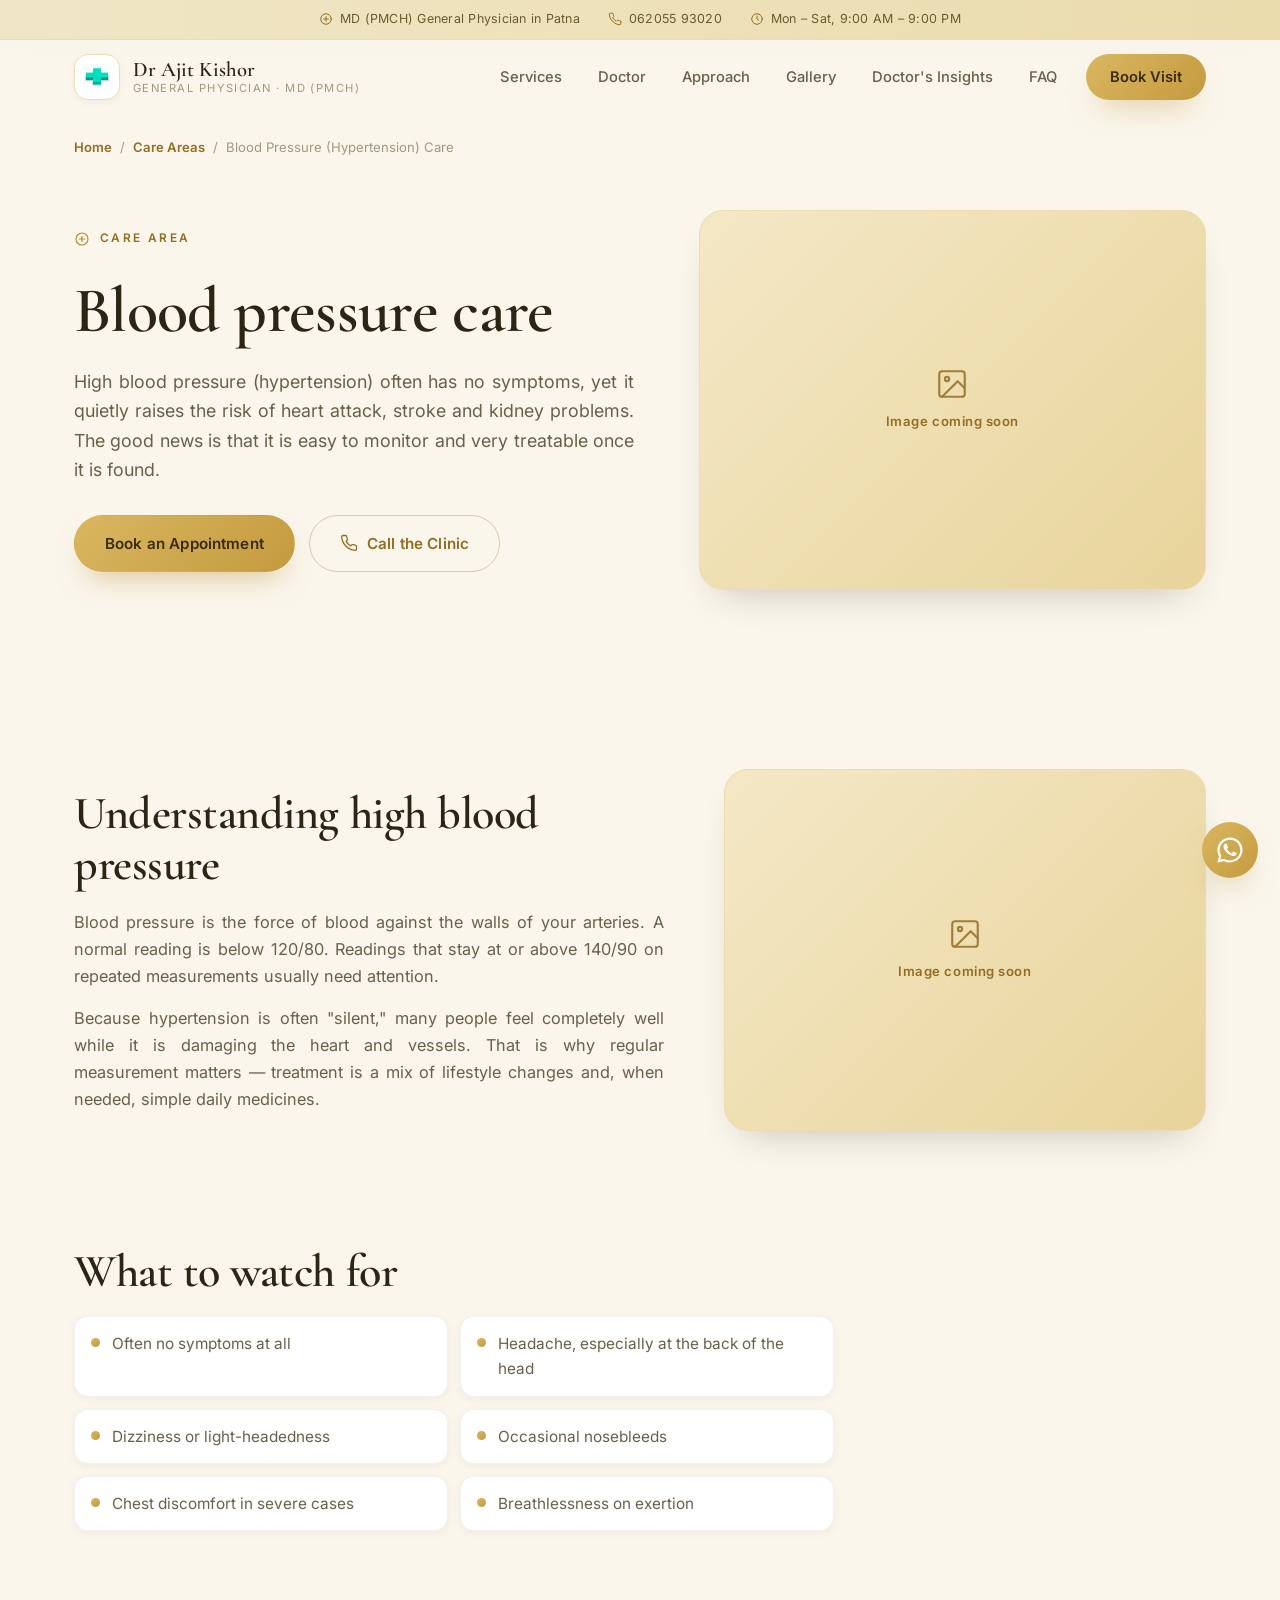
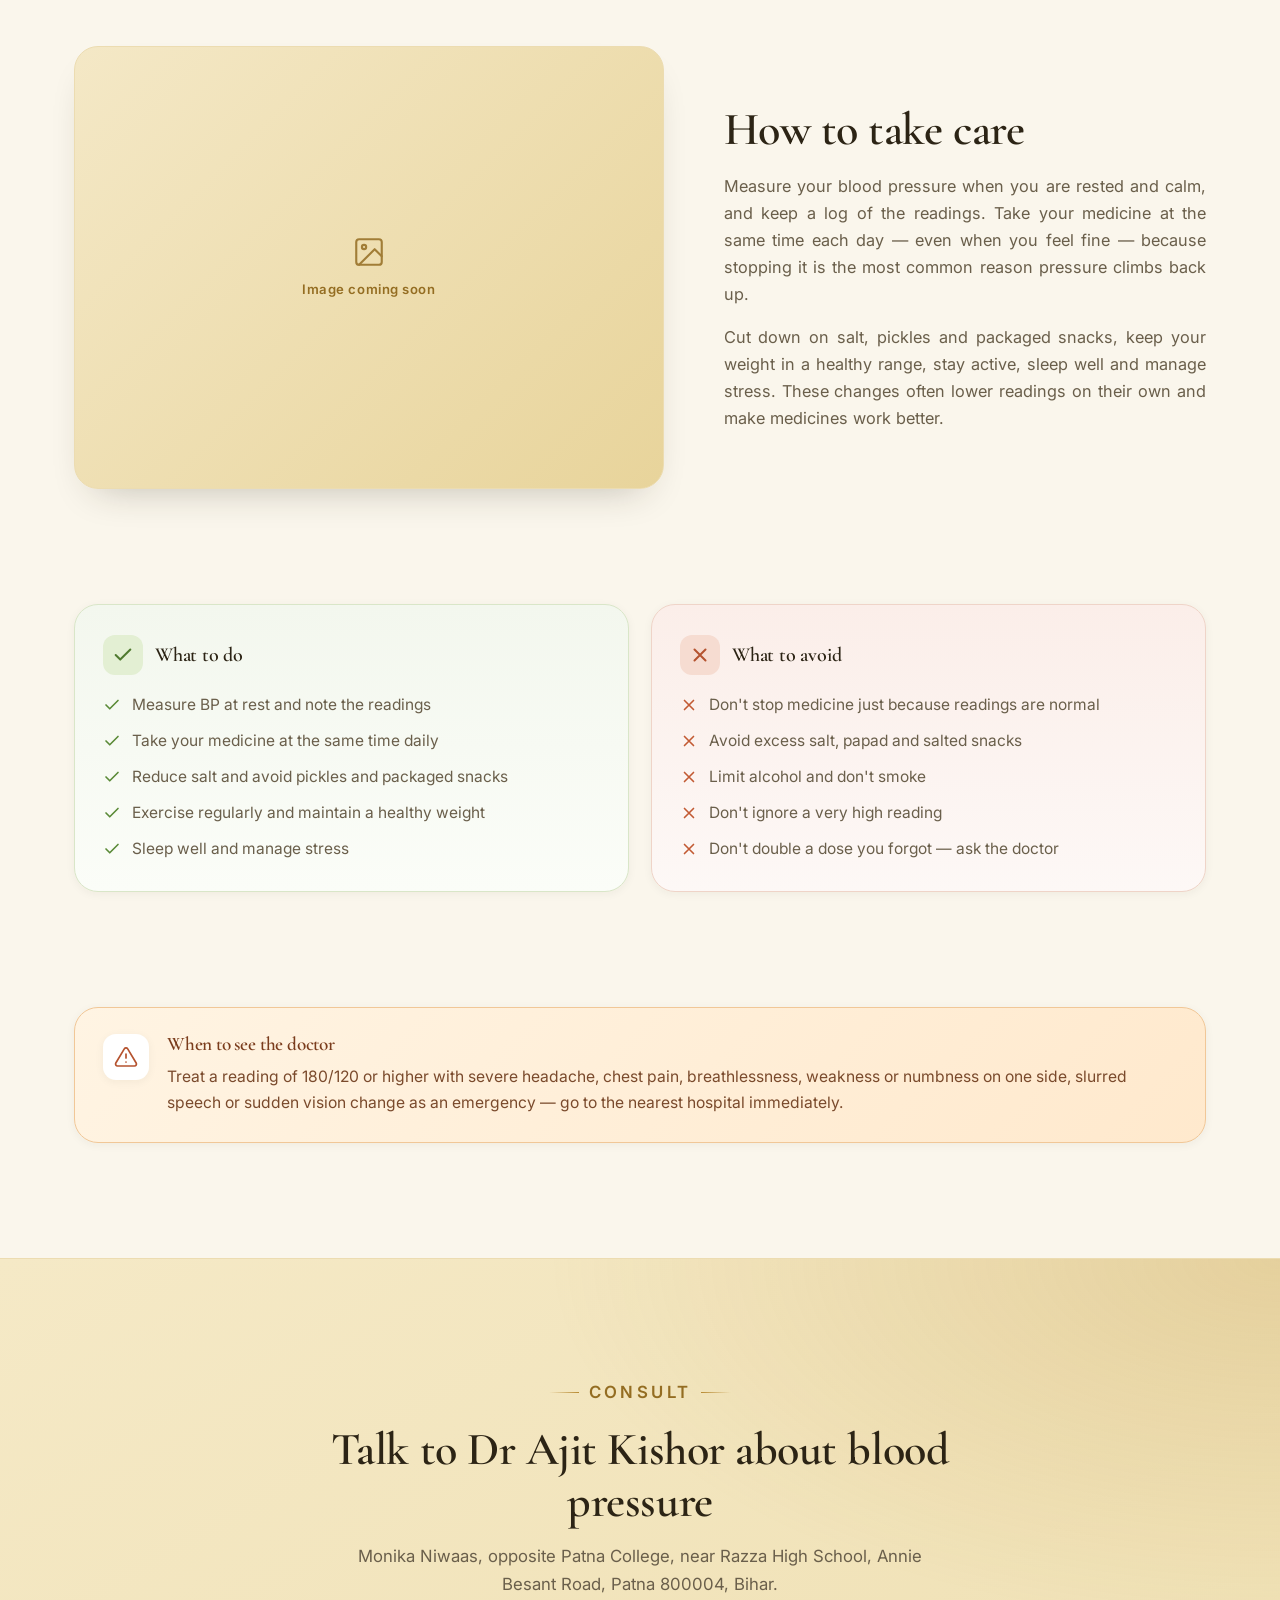
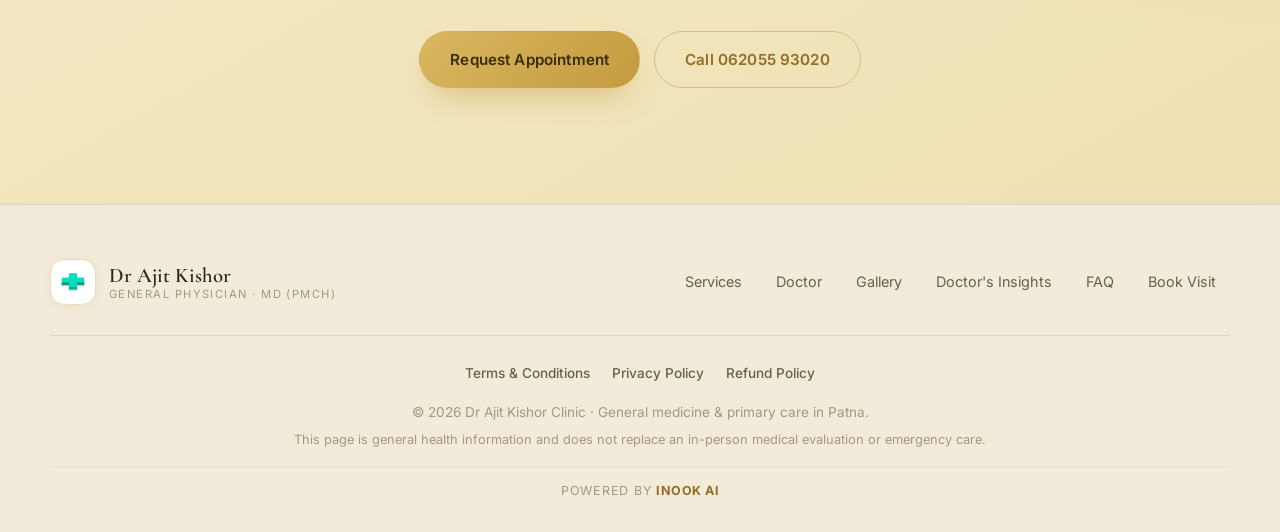
==== care-blood-pressure.html @ e90f2ee1 "Add condition & legal pages, insights page, branded PDF, UI polish - Redesign Services cards: left-a" ====
<!DOCTYPE html>
<html lang="en">
  <head>
    <meta charset="UTF-8" />
    <meta name="viewport" content="width=device-width, initial-scale=1.0" />
    <title>Blood Pressure (Hypertension) Care | Dr Ajit Kishor, General Physician in Patna</title>
    <meta name="description" content="High blood pressure care in Patna — what hypertension is, home monitoring, salt and lifestyle do's and don'ts, and emergency warning signs." />
    <meta name="robots" content="index, follow, max-image-preview:large" />
    <meta name="author" content="Dr Ajit Kishor" />
    <meta name="theme-color" content="#f6f4ef" />
    <link rel="canonical" href="https://ankitrajofficial.github.io/dr_ajit_kishore/care-blood-pressure.html" />
    <meta property="og:type" content="article" />
    <meta property="og:site_name" content="Dr Ajit Kishor Clinic" />
    <meta property="og:title" content="Blood Pressure (Hypertension) Care | Dr Ajit Kishor, Patna" />
    <meta property="og:description" content="High blood pressure care in Patna — what hypertension is, home monitoring, salt and lifestyle do's and don'ts, and emergency warning signs." />
    <meta property="og:url" content="https://ankitrajofficial.github.io/dr_ajit_kishore/care-blood-pressure.html" />
    <meta property="og:locale" content="en_IN" />
    <link rel="icon" type="image/png" href="assets/clinic-logo.png" />
    <link rel="preconnect" href="https://fonts.googleapis.com" />
    <link rel="preconnect" href="https://fonts.gstatic.com" crossorigin />
    <link href="https://fonts.googleapis.com/css2?family=Cormorant+Garamond:wght@500;600;700&family=Inter:wght@400;500;600;700&display=swap" rel="stylesheet" />
    <link rel="stylesheet" href="styles.css" />
    <script type="application/ld+json">
      {"@context":"https://schema.org","@type":"FAQPage","mainEntity":[{"@type":"Question","name":"What does Dr Ajit Kishor help with for blood pressure?","acceptedAnswer":{"@type":"Answer","text":"High blood pressure (hypertension) often has no symptoms, yet it quietly raises the risk of heart attack, stroke and kidney problems. The good news is that it is easy to monitor and very treatable once it is found."}},{"@type":"Question","name":"When should I see a doctor for blood pressure?","acceptedAnswer":{"@type":"Answer","text":"Treat a reading of 180/120 or higher with severe headache, chest pain, breathlessness, weakness or numbness on one side, slurred speech or sudden vision change as an emergency — go to the nearest hospital immediately."}}]}
    </script>
  </head>
  <body>
    <a class="skip-link" href="#main">Skip to content</a>
    <div class="top-strip" aria-label="Clinic quick information">
      <span class="strip-item"><svg class="ico" viewBox="0 0 24 24" aria-hidden="true"><circle cx="12" cy="12" r="9"/><path d="M12 8v8M8 12h8"/></svg> MD (PMCH) General Physician in Patna</span>
      <a class="strip-item" href="tel:+916205593020"><svg class="ico" viewBox="0 0 24 24" aria-hidden="true"><path d="M22 16.92v3a2 2 0 0 1-2.18 2 19.8 19.8 0 0 1-8.63-3.07 19.5 19.5 0 0 1-6-6A19.8 19.8 0 0 1 2.09 4.18 2 2 0 0 1 4.11 2h3a2 2 0 0 1 2 1.72c.13.96.36 1.9.7 2.81a2 2 0 0 1-.45 2.11L8.09 9.91a16 16 0 0 0 6 6l1.27-1.27a2 2 0 0 1 2.11-.45c.91.34 1.85.57 2.81.7A2 2 0 0 1 22 16.92z"/></svg> 062055 93020</a>
      <span class="strip-item"><svg class="ico" viewBox="0 0 24 24" aria-hidden="true"><circle cx="12" cy="12" r="9"/><path d="M12 7v5l3 2"/></svg> Mon – Sat, 9:00 AM – 9:00 PM</span>
    </div>
    <header class="site-header">
      <div class="header-inner">
        <a class="brand" href="index.html" aria-label="Dr Ajit Kishor Clinic home">
          <span class="brand-mark" aria-hidden="true"><img src="assets/clinic-logo.png" alt="" /></span>
          <span class="brand-copy"><strong>Dr Ajit Kishor</strong><small>General Physician · MD (PMCH)</small></span>
        </a>
        <button class="nav-toggle" type="button" aria-label="Open navigation" aria-expanded="false" aria-controls="primaryNavigation">
          <span></span><span></span><span></span>
        </button>
        <nav class="main-nav" id="primaryNavigation" aria-label="Primary navigation">
          <a href="index.html#services">Services</a>
          <a href="index.html#doctor">Doctor</a>
          <a href="index.html#approach">Approach</a>
          <a href="index.html#gallery">Gallery</a>
          <a href="insights.html">Doctor's Insights</a>
          <a href="index.html#faq">FAQ</a>
          <a class="header-cta" href="index.html#appointment">Book Visit</a>
        </nav>
      </div>
    </header>

    <nav class="breadcrumb" aria-label="Breadcrumb">
      <a href="index.html">Home</a> <span>/</span>
      <a href="index.html#services">Care Areas</a> <span>/</span>
      <span>Blood Pressure (Hypertension) Care</span>
    </nav>

    <main id="main">
      <section class="condition-hero">
        <div class="condition-hero-grid">
          <div class="reveal">
            <p class="eyebrow"><svg class="ico" viewBox="0 0 24 24" aria-hidden="true"><circle cx="12" cy="12" r="9"/><path d="M12 8v8M8 12h8"/></svg> Care Area</p>
            <h1>Blood pressure care</h1>
            <p class="condition-lead">High blood pressure (hypertension) often has no symptoms, yet it quietly raises the risk of heart attack, stroke and kidney problems. The good news is that it is easy to monitor and very treatable once it is found.</p>
            <div class="condition-hero-actions">
              <a class="btn primary" href="index.html#appointment">Book an Appointment</a>
              <a class="btn ghost" href="tel:+916205593020"><svg class="ico" viewBox="0 0 24 24" aria-hidden="true"><path d="M22 16.92v3a2 2 0 0 1-2.18 2 19.8 19.8 0 0 1-8.63-3.07 19.5 19.5 0 0 1-6-6A19.8 19.8 0 0 1 2.09 4.18 2 2 0 0 1 4.11 2h3a2 2 0 0 1 2 1.72c.13.96.36 1.9.7 2.81a2 2 0 0 1-.45 2.11L8.09 9.91a16 16 0 0 0 6 6l1.27-1.27a2 2 0 0 1 2.11-.45c.91.34 1.85.57 2.81.7A2 2 0 0 1 22 16.92z"/></svg> Call the Clinic</a>
            </div>
          </div>
          <div class="reveal">
            <figure class="ph-figure ">
            <img src="assets/care-blood-pressure-hero.jpg" alt="Blood Pressure (Hypertension) Care — Dr Ajit Kishor Clinic, Patna" loading="lazy" onerror="this.closest('.ph-figure').classList.add('is-empty')" />
            <span class="ph-icon"><svg class="ico" viewBox="0 0 24 24" aria-hidden="true"><rect x="3" y="3" width="18" height="18" rx="2"/><circle cx="8.5" cy="8.5" r="1.5"/><path d="m21 15-5-5L5 21"/></svg><span>Image coming soon</span></span>
          </figure>
          </div>
        </div>
      </section>

      <section class="section care-section">
        <div class="care-split reveal">
          <div class="care-prose">
            <h2>Understanding high blood pressure</h2>
            <p>Blood pressure is the force of blood against the walls of your arteries. A normal reading is below 120/80. Readings that stay at or above 140/90 on repeated measurements usually need attention.</p>
            <p>Because hypertension is often "silent," many people feel completely well while it is damaging the heart and vessels. That is why regular measurement matters — treatment is a mix of lifestyle changes and, when needed, simple daily medicines.</p>
          </div>
          <div><figure class="ph-figure ">
            <img src="assets/care-blood-pressure-1.jpg" alt="Blood Pressure (Hypertension) Care information illustration" loading="lazy" onerror="this.closest('.ph-figure').classList.add('is-empty')" />
            <span class="ph-icon"><svg class="ico" viewBox="0 0 24 24" aria-hidden="true"><rect x="3" y="3" width="18" height="18" rx="2"/><circle cx="8.5" cy="8.5" r="1.5"/><path d="m21 15-5-5L5 21"/></svg><span>Image coming soon</span></span>
          </figure></div>
        </div>
      </section>

      <section class="section care-section" style="padding-top:0;">
        <div class="reveal">
          <h2>What to watch for</h2>
          <ul class="symptom-list">
          <li><span class="dot" aria-hidden="true"></span>Often no symptoms at all</li>
          <li><span class="dot" aria-hidden="true"></span>Headache, especially at the back of the head</li>
          <li><span class="dot" aria-hidden="true"></span>Dizziness or light-headedness</li>
          <li><span class="dot" aria-hidden="true"></span>Occasional nosebleeds</li>
          <li><span class="dot" aria-hidden="true"></span>Chest discomfort in severe cases</li>
          <li><span class="dot" aria-hidden="true"></span>Breathlessness on exertion</li>
          </ul>
        </div>
      </section>

      <section class="section care-section" style="padding-top:0;">
        <div class="care-split reverse reveal">
          <div class="care-prose">
            <h2>How to take care</h2>
            <p>Measure your blood pressure when you are rested and calm, and keep a log of the readings. Take your medicine at the same time each day — even when you feel fine — because stopping it is the most common reason pressure climbs back up.</p>
            <p>Cut down on salt, pickles and packaged snacks, keep your weight in a healthy range, stay active, sleep well and manage stress. These changes often lower readings on their own and make medicines work better.</p>
          </div>
          <div><figure class="ph-figure ">
            <img src="assets/care-blood-pressure-2.jpg" alt="Blood Pressure (Hypertension) Care care illustration" loading="lazy" onerror="this.closest('.ph-figure').classList.add('is-empty')" />
            <span class="ph-icon"><svg class="ico" viewBox="0 0 24 24" aria-hidden="true"><rect x="3" y="3" width="18" height="18" rx="2"/><circle cx="8.5" cy="8.5" r="1.5"/><path d="m21 15-5-5L5 21"/></svg><span>Image coming soon</span></span>
          </figure></div>
        </div>
      </section>

      <section class="section care-section" style="padding-top:0;">
        <div class="dos-donts reveal">
          <div class="dd-card do">
            <div class="dd-head"><span class="dd-badge"><svg class="ico" viewBox="0 0 24 24" aria-hidden="true"><path d="M20 6 9 17l-5-5"/></svg></span><h3>What to do</h3></div>
            <ul class="dd-list">
            <li><svg class="ico" viewBox="0 0 24 24" aria-hidden="true"><path d="M20 6 9 17l-5-5"/></svg><span>Measure BP at rest and note the readings</span></li>
            <li><svg class="ico" viewBox="0 0 24 24" aria-hidden="true"><path d="M20 6 9 17l-5-5"/></svg><span>Take your medicine at the same time daily</span></li>
            <li><svg class="ico" viewBox="0 0 24 24" aria-hidden="true"><path d="M20 6 9 17l-5-5"/></svg><span>Reduce salt and avoid pickles and packaged snacks</span></li>
            <li><svg class="ico" viewBox="0 0 24 24" aria-hidden="true"><path d="M20 6 9 17l-5-5"/></svg><span>Exercise regularly and maintain a healthy weight</span></li>
            <li><svg class="ico" viewBox="0 0 24 24" aria-hidden="true"><path d="M20 6 9 17l-5-5"/></svg><span>Sleep well and manage stress</span></li>
            </ul>
          </div>
          <div class="dd-card dont">
            <div class="dd-head"><span class="dd-badge"><svg class="ico" viewBox="0 0 24 24" aria-hidden="true"><path d="M18 6 6 18M6 6l12 12"/></svg></span><h3>What to avoid</h3></div>
            <ul class="dd-list">
            <li><svg class="ico" viewBox="0 0 24 24" aria-hidden="true"><path d="M18 6 6 18M6 6l12 12"/></svg><span>Don't stop medicine just because readings are normal</span></li>
            <li><svg class="ico" viewBox="0 0 24 24" aria-hidden="true"><path d="M18 6 6 18M6 6l12 12"/></svg><span>Avoid excess salt, papad and salted snacks</span></li>
            <li><svg class="ico" viewBox="0 0 24 24" aria-hidden="true"><path d="M18 6 6 18M6 6l12 12"/></svg><span>Limit alcohol and don't smoke</span></li>
            <li><svg class="ico" viewBox="0 0 24 24" aria-hidden="true"><path d="M18 6 6 18M6 6l12 12"/></svg><span>Don't ignore a very high reading</span></li>
            <li><svg class="ico" viewBox="0 0 24 24" aria-hidden="true"><path d="M18 6 6 18M6 6l12 12"/></svg><span>Don't double a dose you forgot — ask the doctor</span></li>
            </ul>
          </div>
        </div>
      </section>

      <section class="section care-section" style="padding-top:0;">
        <div class="care-callout reveal">
          <span class="callout-icon"><svg class="ico" viewBox="0 0 24 24" aria-hidden="true"><path d="M10.29 3.86 1.82 18a2 2 0 0 0 1.71 3h16.94a2 2 0 0 0 1.71-3L13.71 3.86a2 2 0 0 0-3.42 0z"/><path d="M12 9v4M12 17h.01"/></svg></span>
          <div>
            <h3>When to see the doctor</h3>
            <p>Treat a reading of 180/120 or higher with severe headache, chest pain, breathlessness, weakness or numbness on one side, slurred speech or sudden vision change as an emergency — go to the nearest hospital immediately.</p>
          </div>
        </div>
      </section>

      <section class="contact-section">
        <div class="contact-inner reveal">
          <p class="eyebrow center light"><span class="eyebrow-line"></span> Consult <span class="eyebrow-line"></span></p>
          <h2>Talk to Dr Ajit Kishor about blood pressure</h2>
          <p>Monika Niwaas, opposite Patna College, near Razza High School, Annie Besant Road, Patna 800004, Bihar.</p>
          <div class="contact-actions">
            <a class="btn primary" href="index.html#appointment">Request Appointment</a>
            <a class="btn ghost" href="tel:+916205593020">Call 062055 93020</a>
          </div>
        </div>
      </section>
    </main>

    <footer class="site-footer">
      <div class="footer-inner">
        <a class="brand footer-brand" href="index.html" aria-label="Dr Ajit Kishor Clinic home">
          <span class="brand-mark" aria-hidden="true"><img src="assets/clinic-logo.png" alt="" /></span>
          <span class="brand-copy"><strong>Dr Ajit Kishor</strong><small>General Physician · MD (PMCH)</small></span>
        </a>
        <nav class="footer-nav" aria-label="Footer navigation">
          <a href="index.html#services">Services</a>
          <a href="index.html#doctor">Doctor</a>
          <a href="index.html#gallery">Gallery</a>
          <a href="insights.html">Doctor's Insights</a>
          <a href="index.html#faq">FAQ</a>
          <a href="index.html#appointment">Book Visit</a>
        </nav>
      </div>
      <div class="footer-base">
        <nav class="footer-legal" aria-label="Legal">
          <a href="terms.html">Terms &amp; Conditions</a>
          <a href="privacy.html">Privacy Policy</a>
          <a href="refund.html">Refund Policy</a>
        </nav>
        <p>&copy; 2026 Dr Ajit Kishor Clinic · General medicine &amp; primary care in Patna.</p>
        <p class="disclaimer">This page is general health information and does not replace an in-person medical evaluation or emergency care.</p>
        <p class="footer-wordmark">Powered by <a href="https://www.inook.in/#home" target="_blank" rel="noopener"><strong>Inook AI</strong></a></p>
      </div>
    </footer>
    <a class="whatsapp-fab" href="https://wa.me/916205593020?text=Hello%20Dr%20Ajit%20Kishor%20Clinic%2C%20I%20want%20to%20book%20a%20consultation." aria-label="Chat on WhatsApp">
      <svg viewBox="0 0 32 32" width="26" height="26" aria-hidden="true" fill="currentColor"><path d="M16 .5C7.4.5.5 7.4.5 16c0 2.8.7 5.4 2 7.7L.5 31.5l8-2.1c2.2 1.2 4.8 1.9 7.5 1.9 8.6 0 15.5-6.9 15.5-15.5S24.6.5 16 .5zm0 28.3c-2.4 0-4.7-.6-6.7-1.8l-.5-.3-4.8 1.3 1.3-4.6-.3-.5C3.9 20.8 3.3 18.4 3.3 16 3.3 9 9 3.3 16 3.3S28.7 9 28.7 16 23 28.8 16 28.8zm7.4-9.5c-.4-.2-2.4-1.2-2.7-1.3-.4-.1-.6-.2-.9.2-.3.4-1 1.3-1.2 1.5-.2.2-.4.3-.8.1-.4-.2-1.7-.6-3.2-2-1.2-1-2-2.4-2.2-2.8-.2-.4 0-.6.2-.8.2-.2.4-.4.5-.7.2-.2.2-.4.4-.7.1-.3.1-.5 0-.7-.1-.2-.9-2.2-1.3-3-.3-.8-.7-.7-.9-.7h-.8c-.3 0-.7.1-1 .5-.4.4-1.4 1.3-1.4 3.3s1.4 3.8 1.6 4.1c.2.3 2.8 4.3 6.8 6 .9.4 1.7.6 2.2.8.9.3 1.8.2 2.4.2.7-.1 2.4-1 2.7-1.9.3-.9.3-1.7.2-1.9-.1-.2-.3-.3-.7-.5z"/></svg>
    </a>
    <script src="script.js"></script>
  </body>
</html>
---- styles.css ----
/* =========================================================
   Dr Ajit Kishor — General Physician, Patna
   Premium light & luxurious theme — cream + gold
   ========================================================= */

:root {
  /* Palette — ivory cream + warm gold, fully light */
  --cream: #faf6ec;
  --cream-2: #f3ebd9;
  --surface: #ffffff;

  --ink: #2c2415;        /* warm brown — text */
  --ink-soft: #6a5f4b;
  --ink-faint: #a3987f;

  --gold: #b88a32;       /* primary gold accent */
  --gold-deep: #946d22;  /* hover / strong accent */
  --gold-2: #cda85f;
  --gold-soft: #ecdcb1;
  --gold-tint: #f5edd8;  /* light gold tint backgrounds */

  --grad-gold: linear-gradient(135deg, #d9b760, #c49a3f);
  --grad-gold-deep: linear-gradient(135deg, #cda74e, #b1872f);

  --line: rgba(44, 36, 21, 0.1);
  --line-soft: rgba(44, 36, 21, 0.06);

  --shadow-sm: 0 2px 10px rgba(44, 36, 21, 0.05);
  --shadow-md: 0 18px 40px -22px rgba(44, 36, 21, 0.32);
  --shadow-lg: 0 40px 80px -40px rgba(120, 90, 30, 0.4);
  --shadow-gold: 0 16px 30px -14px rgba(184, 138, 50, 0.55);

  --radius: 18px;
  --radius-lg: 24px;
  --radius-pill: 100px;

  --container: 1180px;
  --serif: "Cormorant Garamond", Georgia, "Times New Roman", serif;
  --sans: "Inter", -apple-system, BlinkMacSystemFont, "Segoe UI", sans-serif;

  --ease: cubic-bezier(0.22, 1, 0.36, 1);
}

* {
  margin: 0;
  padding: 0;
  box-sizing: border-box;
}

html {
  scroll-behavior: smooth;
  scroll-padding-top: 110px;
  -webkit-text-size-adjust: 100%;
}

body {
  font-family: var(--sans);
  color: var(--ink);
  background: var(--cream);
  line-height: 1.65;
  font-size: 16px;
  overflow-x: hidden;
  -webkit-font-smoothing: antialiased;
  text-rendering: optimizeLegibility;
}

img { max-width: 100%; display: block; }
a { color: inherit; text-decoration: none; }

/* ---------- Icons ---------- */
.ico {
  width: 1.2em;
  height: 1.2em;
  flex-shrink: 0;
  fill: none;
  stroke: currentColor;
  stroke-width: 1.7;
  stroke-linecap: round;
  stroke-linejoin: round;
}

/* ---------- Typography ---------- */
h1, h2, h3 {
  font-family: var(--serif);
  font-weight: 600;
  line-height: 1.12;
  letter-spacing: -0.01em;
  color: var(--ink);
  font-style: normal;
}

h1 { font-size: clamp(2.5rem, 5.2vw, 4rem); }
h1 .hl { color: var(--gold-deep); font-style: normal; }
h2 { font-size: clamp(2rem, 3.6vw, 3rem); }
h3 { font-size: 1.3rem; }

p { color: var(--ink-soft); }

.eyebrow {
  display: inline-flex;
  align-items: center;
  gap: 10px;
  font-family: var(--sans);
  font-size: 0.74rem;
  font-weight: 600;
  letter-spacing: 0.2em;
  text-transform: uppercase;
  color: var(--gold-deep);
  margin-bottom: 18px;
}
.eyebrow .ico { width: 16px; height: 16px; stroke: var(--gold); }
.eyebrow.center { justify-content: center; }
.eyebrow.light { color: var(--gold-deep); }
.eyebrow-line {
  width: 30px;
  height: 1px;
  background: linear-gradient(90deg, transparent, var(--gold));
}
.eyebrow.center .eyebrow-line:last-child {
  background: linear-gradient(90deg, var(--gold), transparent);
}

/* ---------- Layout ---------- */
.section {
  max-width: var(--container);
  margin: 0 auto;
  padding: clamp(70px, 9vw, 118px) 24px;
}
.section-heading {
  max-width: 640px;
  margin: 0 auto clamp(44px, 5vw, 60px);
  text-align: center;
}
.section-heading p { margin-top: 16px; font-size: 1.05rem; }

.skip-link {
  position: absolute;
  left: -999px;
  top: 0;
  background: var(--gold-deep);
  color: #fff;
  padding: 12px 18px;
  border-radius: 0 0 12px 0;
  z-index: 1200;
}
.skip-link:focus { left: 0; }

/* ---------- Buttons ---------- */
.btn {
  display: inline-flex;
  align-items: center;
  justify-content: center;
  gap: 9px;
  font-family: var(--sans);
  font-weight: 600;
  font-size: 0.95rem;
  letter-spacing: 0.01em;
  padding: 15px 30px;
  border-radius: var(--radius-pill);
  border: 1px solid transparent;
  cursor: pointer;
  transition: transform 0.35s var(--ease), box-shadow 0.35s var(--ease),
    background 0.3s var(--ease), color 0.3s var(--ease);
  white-space: nowrap;
}
.btn .ico { width: 18px; height: 18px; }
.btn.full { width: 100%; }

.btn.primary {
  background: var(--grad-gold);
  color: #3a2c0e;
  box-shadow: var(--shadow-gold);
}
.btn.primary:hover {
  background: var(--grad-gold-deep);
  transform: translateY(-3px);
  box-shadow: 0 24px 40px -16px rgba(184, 138, 50, 0.6);
}

.btn.ghost {
  background: transparent;
  color: var(--gold-deep);
  border-color: rgba(148, 109, 34, 0.32);
}
.btn.ghost:hover {
  background: var(--gold-tint);
  border-color: var(--gold);
  transform: translateY(-3px);
}

.btn.light { background: #fff; color: var(--gold-deep); box-shadow: var(--shadow-sm); }
.btn.light:hover { transform: translateY(-3px); box-shadow: var(--shadow-md); }

/* ---------- Top strip ---------- */
.top-strip {
  background: linear-gradient(90deg, #f0e6c6, #ebdcae);
  color: #6a5b2f;
  font-size: 0.78rem;
  letter-spacing: 0.02em;
  display: flex;
  justify-content: center;
  gap: 28px;
  padding: 9px 24px;
  flex-wrap: wrap;
  border-bottom: 1px solid var(--gold-soft);
}
.strip-item { display: inline-flex; align-items: center; gap: 7px; }
.strip-item .ico { width: 14px; height: 14px; stroke: var(--gold-deep); }
.top-strip a:hover { color: var(--ink); }

/* ---------- Header ---------- */
.site-header {
  position: sticky;
  top: 0;
  z-index: 1100;
  background: rgba(250, 246, 236, 0.82);
  backdrop-filter: blur(14px);
  -webkit-backdrop-filter: blur(14px);
  border-bottom: 1px solid transparent;
  transition: box-shadow 0.4s var(--ease), border-color 0.4s var(--ease),
    background 0.4s var(--ease);
}
.site-header.is-scrolled {
  box-shadow: var(--shadow-sm);
  border-color: var(--line-soft);
  background: rgba(250, 246, 236, 0.94);
}
.header-inner {
  max-width: var(--container);
  margin: 0 auto;
  padding: 14px 24px;
  display: flex;
  align-items: center;
  justify-content: space-between;
  gap: 20px;
}

.brand { display: inline-flex; align-items: center; gap: 13px; }
.brand-mark {
  width: 46px;
  height: 46px;
  border-radius: 14px;
  background: #fff;
  display: grid;
  place-items: center;
  box-shadow: var(--shadow-sm);
  border: 1px solid var(--gold-soft);
  overflow: hidden;
}
.brand-mark img { width: 34px; height: 34px; object-fit: contain; }
.brand-copy { display: flex; flex-direction: column; line-height: 1.15; }
.brand-copy strong {
  font-family: var(--serif);
  font-size: 1.3rem;
  font-weight: 600;
  color: var(--ink);
}
.brand-copy small {
  font-size: 0.7rem;
  letter-spacing: 0.13em;
  text-transform: uppercase;
  color: var(--ink-faint);
}

.main-nav { display: flex; align-items: center; gap: 6px; }
.main-nav a {
  padding: 9px 15px;
  font-size: 0.92rem;
  font-weight: 500;
  color: var(--ink-soft);
  border-radius: var(--radius-pill);
  transition: color 0.25s, background 0.25s;
}
.main-nav a:hover { color: var(--gold-deep); background: var(--gold-tint); }
.main-nav .header-cta {
  margin-left: 8px;
  background: var(--grad-gold);
  color: #3a2c0e;
  padding: 11px 24px;
  font-weight: 600;
  box-shadow: var(--shadow-gold);
}
.main-nav .header-cta:hover { background: var(--grad-gold-deep); color: #3a2c0e; }

.nav-toggle {
  display: none;
  flex-direction: column;
  gap: 5px;
  width: 44px;
  height: 44px;
  border: 1px solid var(--line);
  border-radius: 12px;
  background: #fff;
  cursor: pointer;
  align-items: center;
  justify-content: center;
  position: relative;
  z-index: 1120; /* stay above the open drawer so it can close the menu */
}
.nav-toggle span {
  width: 20px;
  height: 2px;
  background: var(--ink);
  border-radius: 2px;
  transition: transform 0.3s var(--ease), opacity 0.3s;
}

/* ---------- Hero ---------- */
.hero {
  max-width: var(--container);
  margin: 0 auto;
  padding: clamp(48px, 6vw, 88px) 24px clamp(40px, 5vw, 68px);
}
.hero-grid {
  display: grid;
  grid-template-columns: 1.05fr 0.95fr;
  gap: clamp(36px, 5vw, 72px);
  align-items: center;
}
.hero-content { max-width: 560px; }
.hero h1 { margin-bottom: 22px; }
.hero-text { font-size: 1.13rem; max-width: 500px; }

.hero-actions {
  display: flex;
  flex-wrap: wrap;
  gap: 14px;
  margin: 32px 0 38px;
}

.hero-trust {
  display: flex;
  align-items: center;
  gap: 22px;
  padding-top: 30px;
  border-top: 1px solid var(--line);
  flex-wrap: wrap;
}
.hero-trust div:not(.trust-divider) { display: flex; flex-direction: column; }
.hero-trust strong {
  font-family: var(--serif);
  font-size: 1.55rem;
  font-weight: 600;
  color: var(--gold-deep);
}
.hero-trust span { font-size: 0.82rem; color: var(--ink-faint); }
.trust-divider { width: 1px; height: 38px; background: var(--line); }

/* ---------- Framed portrait (hero + doctor) ---------- */
.hero-visual, .doctor-visual { position: relative; }
.portrait-frame {
  position: relative;
  margin: 0;
  padding: 12px;
  background: var(--surface);
  border-radius: var(--radius-lg);
  box-shadow: var(--shadow-lg);
  border: 1px solid var(--gold-soft);
}
.portrait-frame::after {
  content: "";
  position: absolute;
  inset: 18px;
  border: 1px solid var(--gold-soft);
  border-radius: 12px;
  pointer-events: none;
  z-index: 2;
}
.portrait-frame img {
  width: 100%;
  border-radius: 13px;
  aspect-ratio: 4 / 4.3;
  object-fit: cover;
  object-position: top center;
}

/* ---------- Quick actions ---------- */
.quick-actions {
  max-width: var(--container);
  margin: 0 auto;
  padding: 0 24px;
  display: grid;
  grid-template-columns: repeat(4, 1fr);
  gap: 16px;
}
.quick-card {
  background: var(--surface);
  border: 1px solid var(--line-soft);
  border-radius: var(--radius);
  padding: 20px 22px;
  display: flex;
  align-items: center;
  gap: 15px;
  box-shadow: var(--shadow-sm);
  transition: transform 0.35s var(--ease), box-shadow 0.35s var(--ease),
    border-color 0.35s;
}
.quick-card:hover {
  transform: translateY(-4px);
  box-shadow: var(--shadow-md);
  border-color: var(--gold-soft);
}
.quick-icon {
  width: 46px;
  height: 46px;
  border-radius: 13px;
  background: var(--gold-tint);
  color: var(--gold-deep);
  display: grid;
  place-items: center;
  flex-shrink: 0;
}
.quick-icon .ico { width: 22px; height: 22px; }
.quick-text { display: flex; flex-direction: column; }
.quick-text small {
  font-size: 0.72rem;
  letter-spacing: 0.12em;
  text-transform: uppercase;
  color: var(--ink-faint);
}
.quick-text strong { font-size: 0.98rem; color: var(--ink); font-weight: 600; }

/* ---------- Service cards ---------- */
.services-grid {
  display: grid;
  grid-template-columns: repeat(4, 1fr);
  gap: 18px;
  counter-reset: svc;
}
.service-card {
  display: flex;
  flex-direction: column;
  background: linear-gradient(180deg, #ffffff, #fffdf7);
  border: 1px solid var(--line-soft);
  border-radius: var(--radius-lg);
  padding: 32px 28px 26px;
  transition: transform 0.4s var(--ease), box-shadow 0.4s var(--ease),
    border-color 0.4s;
  position: relative;
  overflow: hidden;
  counter-increment: svc;
}
.service-card::before {
  content: "";
  position: absolute;
  top: 0;
  left: 0;
  width: 100%;
  height: 3px;
  background: linear-gradient(90deg, var(--gold), var(--gold-soft));
  transform: scaleX(0);
  transform-origin: left;
  transition: transform 0.45s var(--ease);
}
.service-card::after {
  content: counter(svc, decimal-leading-zero);
  position: absolute;
  top: 26px;
  right: 26px;
  font-family: var(--serif);
  font-size: 1.4rem;
  font-weight: 600;
  font-style: italic;
  color: var(--gold-soft);
  opacity: 0.8;
  transition: color 0.4s var(--ease), opacity 0.4s var(--ease);
}
.service-card:hover {
  transform: translateY(-6px);
  box-shadow: var(--shadow-md);
  border-color: var(--gold-soft);
}
.service-card:hover::before { transform: scaleX(1); }
.service-card:hover::after { color: var(--gold); opacity: 1; }
.service-icon {
  display: inline-grid;
  place-items: center;
  width: 60px;
  height: 60px;
  border-radius: 18px;
  background: linear-gradient(145deg, #f9eecb, var(--gold-tint));
  color: var(--gold-deep);
  border: 1px solid var(--gold-soft);
  box-shadow: inset 0 1px 0 rgba(255, 255, 255, 0.7), var(--shadow-sm);
  margin-bottom: 22px;
  transition: transform 0.45s var(--ease), background 0.4s var(--ease),
    color 0.4s var(--ease), box-shadow 0.4s var(--ease);
}
.service-icon .ico { width: 28px; height: 28px; }
.service-card:hover .service-icon {
  background: var(--grad-gold);
  color: #3a2c0e;
  transform: rotate(-5deg) scale(1.06);
  box-shadow: var(--shadow-gold);
}
.service-card h3 { margin-bottom: 10px; font-size: 1.2rem; color: var(--ink); }
.service-card p {
  font-size: 0.93rem;
  line-height: 1.62;
  text-align: left;
  hyphens: none;
}
.service-more {
  display: inline-flex;
  align-items: center;
  gap: 7px;
  margin-top: auto;
  padding-top: 18px;
  border-top: 1px solid var(--line-soft);
  font-size: 0.82rem;
  font-weight: 600;
  letter-spacing: 0.02em;
  color: var(--gold-deep);
}
.service-more .ico {
  width: 16px;
  height: 16px;
  transition: transform 0.3s var(--ease);
}
.service-card:hover .service-more .ico { transform: translateX(4px); }

/* ---------- Doctor ---------- */
.doctor-section { padding-top: clamp(40px, 5vw, 70px); }
.doctor-grid {
  display: grid;
  grid-template-columns: 0.85fr 1.15fr;
  gap: clamp(36px, 5vw, 70px);
  align-items: center;
}
.doctor-copy h2 { margin-bottom: 18px; }
.doctor-copy > p { text-align: justify; text-justify: inter-word; hyphens: auto; }
.doctor-points { list-style: none; margin: 24px 0; display: grid; gap: 12px; }
.doctor-points li {
  display: flex;
  align-items: center;
  gap: 12px;
  color: var(--ink-soft);
  font-size: 0.98rem;
}
.check {
  color: var(--gold-deep);
  background: var(--gold-tint);
  width: 24px;
  height: 24px;
  border-radius: 50%;
  display: grid;
  place-items: center;
  flex-shrink: 0;
}
.check .ico { width: 14px; height: 14px; stroke-width: 2.2; }
.doctor-stats {
  display: grid;
  grid-template-columns: repeat(2, 1fr);
  gap: 1px;
  background: var(--line);
  border: 1px solid var(--line);
  border-radius: var(--radius);
  overflow: hidden;
  margin-bottom: 30px;
}
.doctor-stats div { background: var(--surface); padding: 18px 22px; }
.doctor-stats strong {
  display: block;
  font-family: var(--serif);
  font-size: 1.3rem;
  font-weight: 600;
  color: var(--ink);
}
.doctor-stats span { font-size: 0.82rem; color: var(--ink-faint); }

/* ---------- Approach ---------- */
.approach-layout {
  display: block;
}
.approach-grid {
  display: grid;
  grid-template-columns: repeat(2, 1fr);
  gap: 24px;
}
.approach-card {
  position: relative;
  overflow: hidden;
  background: var(--surface);
  border: 1px solid var(--line-soft);
  border-radius: var(--radius-lg);
  padding: 30px 30px 34px;
  box-shadow: var(--shadow-sm);
  transition: transform 0.4s var(--ease), box-shadow 0.4s var(--ease),
    border-color 0.4s;
}
.approach-card::before {
  content: "";
  position: absolute;
  top: 0;
  left: 0;
  width: 100%;
  height: 3px;
  background: linear-gradient(90deg, var(--gold), var(--gold-soft));
  transform: scaleX(0);
  transform-origin: left;
  transition: transform 0.45s var(--ease);
}
.approach-card:hover {
  transform: translateY(-6px);
  box-shadow: var(--shadow-md);
  border-color: var(--gold-soft);
}
.approach-card:hover::before { transform: scaleX(1); }
/* Illustration slot (replace placeholder by adding assets/approach-N.png) */
.approach-figure {
  display: grid;
  place-items: center;
  width: 100%;
  max-width: 300px;
  aspect-ratio: 1 / 1;
  border-radius: 18px;
  background: var(--gold-tint);
  overflow: hidden;
  margin: 0 auto 22px;
  transition: transform 0.45s var(--ease), box-shadow 0.4s var(--ease);
}
.approach-figure img { width: 100%; height: 100%; object-fit: cover; }
.approach-figure.is-empty img { display: none; }
.approach-ph { display: none; }
.approach-figure.is-empty .approach-ph {
  display: grid;
  place-items: center;
  width: 100%;
  height: 100%;
  color: var(--gold-deep);
}
.approach-ph .ico { width: 28px; height: 28px; stroke-width: 1.6; opacity: 0.85; }
.approach-card:hover .approach-figure {
  transform: translateY(-2px) scale(1.05);
  box-shadow: var(--shadow-gold);
}
.approach-card h3 { margin-bottom: 10px; font-size: 1.2rem; }
.approach-card p { font-size: 0.92rem; text-align: justify; text-justify: inter-word; hyphens: auto; }

/* ---------- Reviews ---------- */
.reviews-grid {
  display: grid;
  grid-template-columns: repeat(3, 1fr);
  gap: 20px;
}
.review-card {
  background: var(--surface);
  border: 1px solid var(--line-soft);
  border-radius: var(--radius-lg);
  padding: 32px 30px;
  box-shadow: var(--shadow-sm);
  display: flex;
  flex-direction: column;
  gap: 16px;
  position: relative;
}
.review-card::before {
  content: "\201C";
  position: absolute;
  top: 14px;
  right: 26px;
  font-family: var(--serif);
  font-size: 4.5rem;
  line-height: 1;
  color: var(--gold-soft);
}
.stars { display: inline-flex; gap: 4px; }
.star { width: 17px; height: 17px; fill: var(--gold); }
.review-card blockquote {
  font-family: var(--serif);
  font-size: 1.28rem;
  line-height: 1.45;
  color: var(--ink);
  font-style: normal;
}
.review-card figcaption { display: flex; flex-direction: column; margin-top: auto; }
.review-card figcaption strong { color: var(--ink); font-size: 0.95rem; }
.review-card figcaption span { font-size: 0.82rem; color: var(--ink-faint); }

/* ---------- Gallery ---------- */
.gallery-grid {
  display: grid;
  grid-template-columns: repeat(3, 1fr);
  gap: 16px;
}
.gallery-item {
  position: relative;
  margin: 0;
  aspect-ratio: 4 / 3;
  border-radius: 16px;
  overflow: hidden;
  background: var(--gold-tint);
  border: 1px solid var(--gold-soft);
  box-shadow: var(--shadow-sm);
  cursor: pointer;
  transition: transform 0.4s var(--ease), box-shadow 0.4s var(--ease);
}
.gallery-item:hover { transform: translateY(-4px); box-shadow: var(--shadow-md); }
.gallery-item img {
  width: 100%;
  height: 100%;
  object-fit: contain;          /* show the whole image, never crop */
  background: #faf7f0;          /* soft matte behind letterboxed photos */
  transition: transform 0.6s var(--ease);
}
.gallery-item:hover img { transform: scale(1.02); }

.gallery-cap {
  position: absolute;
  left: 0;
  right: 0;
  bottom: 0;
  padding: 26px 16px 14px;
  background: linear-gradient(transparent, rgba(44, 36, 21, 0.62));
  color: #fff;
  font-size: 0.85rem;
  font-weight: 600;
  letter-spacing: 0.01em;
  opacity: 0;
  transform: translateY(8px);
  transition: opacity 0.35s var(--ease), transform 0.35s var(--ease);
}
.gallery-item:hover .gallery-cap { opacity: 1; transform: none; }

/* Placeholder tile (image not yet added) */
.gallery-ph { display: none; }
.gallery-item.is-empty { cursor: default; background: linear-gradient(135deg, #f4e8c6, #e8d49b); }
.gallery-item.is-empty img,
.gallery-item.is-empty .gallery-cap { display: none; }
.gallery-item.is-empty:hover { transform: none; box-shadow: var(--shadow-sm); }
.gallery-ph {
  position: absolute;
  inset: 0;
  flex-direction: column;
  gap: 10px;
  color: var(--gold-deep);
  font-size: 0.82rem;
  font-weight: 600;
  letter-spacing: 0.04em;
  text-align: center;
  padding: 0 14px;
}
.gallery-item.is-empty .gallery-ph { display: flex; align-items: center; justify-content: center; }
.gallery-ph .ico { width: 30px; height: 30px; stroke-width: 1.6; opacity: 0.85; }

/* Carousel navigation (shown on mobile only) */
.gallery-nav { display: none; }
.gallery-btn {
  width: 48px;
  height: 48px;
  border-radius: 50%;
  border: 1px solid var(--gold-soft);
  background: #fff;
  color: var(--gold-deep);
  display: grid;
  place-items: center;
  cursor: pointer;
  box-shadow: var(--shadow-sm);
  transition: transform 0.25s var(--ease), background 0.3s var(--ease),
    color 0.3s var(--ease), box-shadow 0.3s var(--ease);
}
.gallery-btn .ico { width: 22px; height: 22px; stroke-width: 2; }
.gallery-btn:hover,
.gallery-btn:active {
  background: var(--grad-gold);
  color: #3a2c0e;
  transform: translateY(-2px);
  box-shadow: var(--shadow-gold);
}

/* Lightbox */
.lightbox {
  position: fixed;
  inset: 0;
  z-index: 1300;
  display: flex;
  align-items: center;
  justify-content: center;
  padding: 28px;
  background: rgba(44, 36, 21, 0.82);
  backdrop-filter: blur(6px);
  opacity: 0;
  visibility: hidden;
  transition: opacity 0.3s var(--ease), visibility 0.3s;
}
.lightbox.is-open { opacity: 1; visibility: visible; }
.lightbox-stage {
  margin: 0;
  display: flex;
  flex-direction: column;
  align-items: center;
  gap: 14px;
  max-width: min(92vw, 900px);
}
.lightbox img {
  max-width: min(86vw, 880px);
  max-height: 78vh;
  border-radius: 14px;
  border: 6px solid #fff;
  background: #faf7f0;
  box-shadow: var(--shadow-lg);
}
.lightbox-cap {
  color: rgba(255, 255, 255, 0.92);
  font-size: 0.95rem;
  font-weight: 500;
  letter-spacing: 0.02em;
  text-align: center;
}
.lightbox-nav {
  position: absolute;
  top: 50%;
  transform: translateY(-50%);
  width: 52px;
  height: 52px;
  border-radius: 50%;
  border: none;
  background: rgba(255, 255, 255, 0.92);
  color: var(--ink);
  display: grid;
  place-items: center;
  cursor: pointer;
  box-shadow: var(--shadow-md);
  transition: transform 0.25s var(--ease), background 0.25s var(--ease);
  z-index: 2;
}
.lightbox-nav .ico { width: 24px; height: 24px; stroke-width: 2; }
.lightbox-prev { left: 20px; }
.lightbox-next { right: 20px; }
.lightbox-nav:hover { background: #fff; transform: translateY(-50%) scale(1.08); }
.lightbox-close {
  position: absolute;
  top: 22px;
  right: 26px;
  width: 46px;
  height: 46px;
  border-radius: 50%;
  border: none;
  background: rgba(255, 255, 255, 0.92);
  color: var(--ink);
  font-size: 1.6rem;
  line-height: 1;
  cursor: pointer;
  transition: transform 0.25s var(--ease), background 0.25s;
}
.lightbox-close:hover { transform: rotate(90deg); background: #fff; }

/* ---------- Appointment ---------- */
.appointment-section {
  background:
    radial-gradient(120% 120% at 0% 0%, rgba(184, 138, 50, 0.06), transparent 55%),
    linear-gradient(180deg, var(--cream), var(--cream-2));
  max-width: 100%;
  margin: 0;
  border-top: 1px solid var(--line-soft);
  border-bottom: 1px solid var(--line-soft);
}
.appointment-grid {
  max-width: var(--container);
  margin: 0 auto;
  display: grid;
  grid-template-columns: 0.9fr 1.1fr;
  gap: clamp(36px, 5vw, 64px);
  align-items: start;
}
.appointment-copy { position: sticky; top: 120px; }
.appointment-copy h2 { margin-bottom: 16px; }

.consult-card {
  background: linear-gradient(135deg, #efdca6, #e3c87d);
  color: #4a3a14;
  border: 1px solid var(--gold-soft);
  border-radius: var(--radius);
  padding: 24px 26px;
  margin: 28px 0;
  box-shadow: var(--shadow-md);
}
.consult-fee {
  display: flex;
  align-items: baseline;
  justify-content: space-between;
  gap: 14px;
  padding-bottom: 12px;
  border-bottom: 1px solid rgba(74, 58, 20, 0.18);
  margin-bottom: 12px;
}
.consult-fee span {
  font-size: 0.78rem;
  letter-spacing: 0.14em;
  text-transform: uppercase;
  color: #7a6634;
}
.consult-fee strong {
  font-family: var(--serif);
  font-size: 2.4rem;
  font-weight: 700;
  color: #7d5a1f;
}
.consult-card p { color: #6a5731; font-size: 0.88rem; margin: 0; }

.appointment-points { list-style: none; display: grid; gap: 12px; }
.appointment-points li {
  display: flex;
  align-items: center;
  gap: 12px;
  font-size: 0.95rem;
  color: var(--ink-soft);
}

.appointment-form {
  background: var(--surface);
  border: 1px solid var(--line-soft);
  border-radius: var(--radius-lg);
  padding: clamp(26px, 3vw, 40px);
  box-shadow: var(--shadow-md);
}
.form-grid {
  display: grid;
  grid-template-columns: 1fr 1fr;
  gap: 16px;
  margin-bottom: 22px;
}
.appointment-form label {
  display: flex;
  flex-direction: column;
  gap: 7px;
  font-size: 0.82rem;
  font-weight: 600;
  letter-spacing: 0.02em;
  color: var(--ink-soft);
}
.appointment-form label.full { grid-column: 1 / -1; }
.appointment-form input,
.appointment-form select,
.appointment-form textarea {
  font-family: var(--sans);
  font-size: 0.96rem;
  font-weight: 400;
  color: var(--ink);
  padding: 13px 15px;
  border: 1px solid var(--line);
  border-radius: 12px;
  background: var(--cream);
  transition: border-color 0.25s, box-shadow 0.25s, background 0.25s;
  width: 100%;
}
.appointment-form textarea { resize: vertical; }
.appointment-form input:focus,
.appointment-form select:focus,
.appointment-form textarea:focus {
  outline: none;
  border-color: var(--gold);
  background: #fff;
  box-shadow: 0 0 0 4px rgba(184, 138, 50, 0.12);
}
.appointment-form input:invalid:not(:placeholder-shown) { border-color: #d4827a; }
.checkbox-row {
  flex-direction: row !important;
  align-items: center;
  gap: 11px !important;
  font-weight: 500 !important;
  font-size: 0.88rem !important;
  color: var(--ink-soft);
}
.checkbox-row input {
  width: 18px;
  height: 18px;
  accent-color: var(--gold);
  flex-shrink: 0;
}
.form-status {
  margin-top: 16px;
  font-size: 0.92rem;
  font-weight: 500;
  color: var(--gold-deep);
  text-align: center;
}
.form-whatsapp {
  display: block;
  text-align: center;
  margin-top: 14px;
  padding: 13px;
  border-radius: var(--radius-pill);
  border: 1px solid rgba(148, 109, 34, 0.3);
  color: var(--gold-deep);
  font-weight: 600;
  font-size: 0.92rem;
  transition: background 0.25s, transform 0.25s;
}
.form-whatsapp:hover { background: var(--gold-tint); transform: translateY(-2px); }
.form-whatsapp[hidden] { display: none; }

.form-calendar {
  display: flex;
  align-items: center;
  justify-content: center;
  gap: 9px;
  text-align: center;
  margin-top: 14px;
  padding: 13px;
  border-radius: var(--radius-pill);
  background: var(--grad-gold);
  color: #3a2c0e;
  font-weight: 600;
  font-size: 0.92rem;
  box-shadow: var(--shadow-gold);
  transition: background 0.25s, transform 0.25s;
}
.form-calendar .ico { width: 18px; height: 18px; }
.form-calendar:hover { background: var(--grad-gold-deep); transform: translateY(-2px); }
.form-calendar[hidden] { display: none; }

/* ---------- Location ---------- */
.location-grid {
  display: grid;
  grid-template-columns: 1.1fr 0.9fr;
  gap: clamp(36px, 5vw, 60px);
  align-items: center;
}
.location-copy h2 { margin-bottom: 16px; }
.location-list { list-style: none; margin: 24px 0 30px; display: grid; gap: 14px; }
.location-list li {
  display: flex;
  align-items: center;
  gap: 12px;
  color: var(--ink-soft);
  font-size: 0.97rem;
}
.pin {
  color: var(--gold);
  width: 26px;
  height: 26px;
  display: grid;
  place-items: center;
  flex-shrink: 0;
}
.pin .ico { width: 20px; height: 20px; }
.location-actions { display: flex; flex-wrap: wrap; gap: 14px; }

.hours-card {
  background: var(--surface);
  border: 1px solid var(--line-soft);
  border-radius: var(--radius-lg);
  padding: 34px 32px;
  box-shadow: var(--shadow-md);
}
.hours-card h3 {
  margin-bottom: 20px;
  padding-bottom: 16px;
  border-bottom: 1px solid var(--line);
}
.time-row {
  display: flex;
  justify-content: space-between;
  align-items: center;
  padding: 13px 0;
  font-size: 0.95rem;
}
.time-row span { color: var(--ink-soft); }
.time-row strong { color: var(--gold-deep); font-weight: 600; }
.time-row strong.muted { color: var(--ink-faint); }
.hours-divider { height: 1px; background: var(--line); margin: 14px 0; }
.text-link { color: var(--gold-deep); font-weight: 600; font-size: 0.92rem; transition: color 0.2s; }
.text-link:hover { color: var(--gold); }

.map-frame {
  position: relative;
  margin-top: clamp(34px, 4vw, 52px);
  padding: 10px;
  background: var(--surface);
  border: 1px solid var(--gold-soft);
  border-radius: var(--radius-lg);
  box-shadow: var(--shadow-md);
}
.map-frame iframe {
  display: block;
  width: 100%;
  height: clamp(300px, 42vw, 420px);
  border: 0;
  border-radius: 14px;
}
.map-open {
  position: absolute;
  right: 22px;
  bottom: 22px;
  display: inline-flex;
  align-items: center;
  gap: 8px;
  padding: 11px 18px;
  border-radius: var(--radius-pill);
  background: var(--surface);
  color: var(--gold-deep);
  font-size: 0.88rem;
  font-weight: 600;
  border: 1px solid var(--gold-soft);
  box-shadow: var(--shadow-md);
  transition: transform 0.25s var(--ease), background 0.25s var(--ease),
    color 0.25s var(--ease);
}
.map-open .ico { width: 17px; height: 17px; }
.map-open:hover { background: var(--grad-gold); color: #3a2c0e; transform: translateY(-2px); }

/* ---------- FAQ ---------- */
.faq-list { max-width: 760px; margin: 0 auto; display: grid; gap: 12px; }
.faq-list details {
  background: var(--surface);
  border: 1px solid var(--line-soft);
  border-radius: 16px;
  padding: 4px 24px;
  transition: box-shadow 0.3s, border-color 0.3s;
}
.faq-list details[open] { box-shadow: var(--shadow-sm); border-color: var(--gold-soft); }
.faq-list summary {
  list-style: none;
  cursor: pointer;
  display: flex;
  align-items: center;
  justify-content: space-between;
  gap: 16px;
  padding: 18px 0;
  font-weight: 600;
  font-size: 1.02rem;
  color: var(--ink);
}
.faq-list summary::-webkit-details-marker { display: none; }
.faq-icon { position: relative; width: 20px; height: 20px; flex-shrink: 0; }
.faq-icon::before, .faq-icon::after {
  content: "";
  position: absolute;
  background: var(--gold-deep);
  border-radius: 2px;
  transition: transform 0.3s var(--ease);
}
.faq-icon::before { top: 9px; left: 0; width: 20px; height: 2px; }
.faq-icon::after { top: 0; left: 9px; width: 2px; height: 20px; }
.faq-list details[open] .faq-icon::after { transform: rotate(90deg); opacity: 0; }
.faq-list details p { padding: 0 0 20px; font-size: 0.96rem; color: var(--ink-soft); max-width: 92%; text-align: justify; text-justify: inter-word; hyphens: auto; }

/* ---------- Doctor's Insights page ---------- */
.insights-hero {
  background:
    radial-gradient(120% 120% at 0% 0%, rgba(184, 138, 50, 0.08), transparent 55%),
    linear-gradient(180deg, var(--cream), var(--cream-2));
  border-bottom: 1px solid var(--line-soft);
}
.insights-hero-inner {
  max-width: 760px;
  margin: 0 auto;
  text-align: center;
  padding: clamp(56px, 8vw, 104px) 24px clamp(48px, 6vw, 84px);
}
.insights-hero h1 { margin: 6px 0 20px; }
.insights-hero p { font-size: 1.1rem; max-width: 620px; margin: 0 auto; }
.insights-hero-actions {
  display: flex;
  justify-content: center;
  flex-wrap: wrap;
  gap: 14px;
  margin-top: 32px;
}

.insights-grid {
  display: grid;
  grid-template-columns: repeat(3, 1fr);
  gap: 20px;
}
.insight-card {
  background: var(--surface);
  border: 1px solid var(--line-soft);
  border-radius: var(--radius-lg);
  padding: 30px 28px;
  box-shadow: var(--shadow-sm);
  transition: transform 0.4s var(--ease), box-shadow 0.4s var(--ease),
    border-color 0.4s;
}
.insight-card:hover {
  transform: translateY(-6px);
  box-shadow: var(--shadow-md);
  border-color: var(--gold-soft);
}
.insight-tag {
  display: inline-block;
  font-size: 0.7rem;
  font-weight: 600;
  letter-spacing: 0.14em;
  text-transform: uppercase;
  color: var(--gold-deep);
  background: var(--gold-tint);
  padding: 5px 12px;
  border-radius: var(--radius-pill);
  margin-bottom: 16px;
}
.insight-card h3 { margin-bottom: 10px; font-size: 1.2rem; }
.insight-card p { font-size: 0.93rem; }
.insights-note {
  max-width: 620px;
  margin: clamp(36px, 5vw, 56px) auto 0;
  text-align: center;
}
.insights-note p { font-size: 1rem; }
.insights-note a { color: var(--gold-deep); font-weight: 600; }
.insights-note a:hover { color: var(--gold); }

/* ---------- Condition / care pages ---------- */
.breadcrumb {
  max-width: var(--container);
  margin: 0 auto;
  padding: 22px 24px 0;
  font-size: 0.82rem;
  color: var(--ink-faint);
  display: flex;
  flex-wrap: wrap;
  gap: 8px;
  align-items: center;
}
.breadcrumb a { color: var(--gold-deep); font-weight: 600; }
.breadcrumb a:hover { color: var(--gold); }
.breadcrumb span { color: var(--ink-faint); }

.condition-hero {
  max-width: var(--container);
  margin: 0 auto;
  padding: clamp(28px, 4vw, 52px) 24px clamp(40px, 5vw, 68px);
}
.condition-hero-grid {
  display: grid;
  grid-template-columns: 1.05fr 0.95fr;
  gap: clamp(32px, 5vw, 64px);
  align-items: center;
}
.condition-hero h1 { margin: 8px 0 20px; }
.condition-lead {
  font-size: 1.12rem;
  text-align: justify;
  text-justify: inter-word;
  hyphens: auto;
  max-width: 560px;
}
.condition-hero-actions {
  display: flex;
  flex-wrap: wrap;
  gap: 14px;
  margin-top: 30px;
}

/* Placeholder image frame (used until real images are added) */
.ph-figure {
  position: relative;
  margin: 0;
  aspect-ratio: 4 / 3;
  border-radius: var(--radius-lg);
  overflow: hidden;
  background: linear-gradient(135deg, #f4e8c6, #e8d49b);
  border: 1px solid var(--gold-soft);
  box-shadow: var(--shadow-md);
}
.ph-figure img { width: 100%; height: 100%; object-fit: cover; display: block; }
.ph-icon { display: none; }
.ph-figure.is-empty img { display: none; }
.ph-figure.is-empty .ph-icon {
  position: absolute;
  inset: 0;
  display: flex;
  flex-direction: column;
  align-items: center;
  justify-content: center;
  gap: 10px;
  color: var(--gold-deep);
  font-size: 0.82rem;
  font-weight: 600;
  letter-spacing: 0.04em;
  text-align: center;
  padding: 0 16px;
}
.ph-icon .ico { width: 34px; height: 34px; stroke-width: 1.5; opacity: 0.85; }
.ph-figure.tall { aspect-ratio: 3 / 4; }

/* Prose blocks (justified, as requested) */
.care-prose { max-width: 760px; }
.care-prose p {
  text-align: justify;
  text-justify: inter-word;
  hyphens: auto;
  margin-bottom: 16px;
  font-size: 1.02rem;
}
.care-prose p:last-child { margin-bottom: 0; }

.care-split {
  display: grid;
  grid-template-columns: 1.1fr 0.9fr;
  gap: clamp(32px, 5vw, 60px);
  align-items: center;
}
.care-split.reverse .care-prose { order: 2; }

.care-section h2 { margin-bottom: 18px; }
.care-section + .care-section { padding-top: 0; }

/* Symptom / coverage list */
.symptom-list {
  list-style: none;
  display: grid;
  grid-template-columns: repeat(2, 1fr);
  gap: 12px;
  max-width: 760px;
}
.symptom-list li {
  display: flex;
  align-items: flex-start;
  gap: 12px;
  background: var(--surface);
  border: 1px solid var(--line-soft);
  border-radius: 14px;
  padding: 14px 16px;
  font-size: 0.96rem;
  color: var(--ink-soft);
  box-shadow: var(--shadow-sm);
}
.symptom-list li .dot {
  flex-shrink: 0;
  width: 9px;
  height: 9px;
  margin-top: 7px;
  border-radius: 50%;
  background: var(--grad-gold);
}

/* Do's & Don'ts */
.dos-donts {
  display: grid;
  grid-template-columns: repeat(2, 1fr);
  gap: 22px;
}
.dd-card {
  border-radius: var(--radius-lg);
  padding: 30px 28px;
  border: 1px solid var(--line-soft);
  box-shadow: var(--shadow-sm);
}
.dd-card.do { background: linear-gradient(180deg, #f3f7ee, #fbfdf8); border-color: #d9e6c8; }
.dd-card.dont { background: linear-gradient(180deg, #fbeee9, #fdf8f6); border-color: #efd4c8; }
.dd-head {
  display: flex;
  align-items: center;
  gap: 12px;
  margin-bottom: 18px;
}
.dd-badge {
  width: 40px;
  height: 40px;
  border-radius: 12px;
  display: grid;
  place-items: center;
  flex-shrink: 0;
}
.dd-card.do .dd-badge { background: #e3efd3; color: #4f7a2f; }
.dd-card.dont .dd-badge { background: #f6dcd1; color: #b5532f; }
.dd-badge .ico { width: 22px; height: 22px; stroke-width: 2.2; }
.dd-head h3 { font-size: 1.25rem; }
.dd-list { list-style: none; display: grid; gap: 12px; }
.dd-list li {
  display: flex;
  align-items: flex-start;
  gap: 11px;
  font-size: 0.97rem;
  color: var(--ink-soft);
  line-height: 1.55;
}
.dd-list li .ico { width: 18px; height: 18px; margin-top: 3px; flex-shrink: 0; stroke-width: 2.2; }
.dd-card.do .dd-list li .ico { stroke: #5a8a37; }
.dd-card.dont .dd-list li .ico { stroke: #c25a33; }

/* Red-flag callout */
.care-callout {
  max-width: var(--container);
  margin: 0 auto;
  display: flex;
  gap: 18px;
  align-items: flex-start;
  background: linear-gradient(135deg, #fff4e3, #ffe9cd);
  border: 1px solid #f1c797;
  border-radius: var(--radius-lg);
  padding: 26px 28px;
  box-shadow: var(--shadow-sm);
}
.care-callout .callout-icon {
  flex-shrink: 0;
  width: 46px;
  height: 46px;
  border-radius: 13px;
  background: #fff;
  color: #b5532f;
  display: grid;
  place-items: center;
  box-shadow: var(--shadow-sm);
}
.care-callout .callout-icon .ico { width: 24px; height: 24px; }
.care-callout h3 { color: #7a3c1c; margin-bottom: 8px; font-size: 1.2rem; }
.care-callout p { color: #7a4a2c; font-size: 0.98rem; margin: 0; }

/* ---------- Contact CTA ---------- */
.contact-section {
  background:
    radial-gradient(110% 130% at 100% 0%, rgba(184, 138, 50, 0.22), transparent 52%),
    linear-gradient(150deg, #f5e9c6, #efe0b3);
  color: var(--ink);
  text-align: center;
  padding: clamp(70px, 9vw, 118px) 24px;
  position: relative;
  overflow: hidden;
  border-top: 1px solid var(--gold-soft);
  border-bottom: 1px solid var(--gold-soft);
}
.contact-inner { max-width: 620px; margin: 0 auto; position: relative; }
.contact-section h2 { color: var(--ink); margin-bottom: 16px; }
.contact-section p { color: var(--ink-soft); font-size: 1.05rem; }
.contact-actions {
  display: flex;
  justify-content: center;
  flex-wrap: wrap;
  gap: 14px;
  margin-top: 32px;
}

/* ---------- Footer ---------- */
.site-footer {
  background: var(--cream-2);
  border-top: 1px solid var(--line);
  padding: 54px 24px 30px;
}
.footer-inner {
  max-width: var(--container);
  margin: 0 auto;
  display: flex;
  justify-content: space-between;
  align-items: center;
  gap: 24px;
  flex-wrap: wrap;
  padding-bottom: 30px;
  border-bottom: 1px solid var(--line);
}
.footer-nav { display: flex; flex-wrap: wrap; gap: 8px 6px; }
.footer-nav a {
  padding: 8px 14px;
  font-size: 0.9rem;
  color: var(--ink-soft);
  border-radius: var(--radius-pill);
  transition: color 0.2s, background 0.2s;
}
.footer-nav a:hover { color: var(--gold-deep); background: var(--gold-tint); }
.footer-base { max-width: var(--container); margin: 26px auto 0; text-align: center; }
.footer-base p { font-size: 0.85rem; color: var(--ink-faint); }
.footer-base .disclaimer { margin-top: 6px; font-size: 0.8rem; }
.footer-legal {
  display: flex;
  flex-wrap: wrap;
  justify-content: center;
  gap: 6px 22px;
  margin-bottom: 16px;
}
.footer-legal a {
  font-size: 0.85rem;
  color: var(--ink-soft);
  font-weight: 500;
  transition: color 0.2s;
}
.footer-legal a:hover { color: var(--gold-deep); }
.footer-wordmark {
  margin-top: 16px;
  padding-top: 14px;
  border-top: 1px solid var(--line-soft);
  font-size: 0.78rem !important;
  letter-spacing: 0.06em;
  color: var(--ink-faint);
  text-transform: uppercase;
}
.footer-wordmark strong { color: var(--gold-deep); font-weight: 700; letter-spacing: 0.04em; }
.footer-wordmark a { transition: color 0.2s; }
.footer-wordmark a:hover strong { color: var(--gold); }

/* ---------- Legal pages ---------- */
.legal-hero {
  max-width: var(--container);
  margin: 0 auto;
  padding: clamp(28px, 4vw, 48px) 24px clamp(20px, 3vw, 32px);
  text-align: center;
}
.legal-hero h1 { margin-bottom: 12px; }
.legal-updated { color: var(--ink-faint); font-size: 0.9rem; }
.legal-body {
  max-width: 820px;
  margin: 0 auto;
  padding: clamp(28px, 4vw, 48px) 24px clamp(60px, 8vw, 100px);
}
.legal-body h2 {
  font-size: 1.45rem;
  margin: 34px 0 12px;
  scroll-margin-top: 110px;
}
.legal-body h2:first-child { margin-top: 0; }
.legal-body p,
.legal-body li {
  color: var(--ink-soft);
  font-size: 1rem;
  line-height: 1.72;
  text-align: justify;
  text-justify: inter-word;
  hyphens: auto;
}
.legal-body p { margin-bottom: 14px; }
.legal-body ul { margin: 6px 0 18px; padding-left: 1.2rem; display: grid; gap: 9px; }
.legal-body li { padding-left: 4px; }
.legal-body a { color: var(--gold-deep); font-weight: 600; }
.legal-body a:hover { color: var(--gold); }
.legal-contact {
  margin-top: 14px;
  background: var(--surface);
  border: 1px solid var(--line-soft);
  border-left: 3px solid var(--gold);
  border-radius: 14px;
  padding: 20px 24px;
  box-shadow: var(--shadow-sm);
}
.legal-contact p { text-align: left; margin-bottom: 6px; }

/* ---------- WhatsApp FAB ---------- */
.whatsapp-fab {
  position: fixed;
  right: 22px;
  bottom: 22px;
  z-index: 900;
  width: 56px;
  height: 56px;
  border-radius: 50%;
  background: var(--grad-gold);
  color: #fff;
  display: grid;
  place-items: center;
  box-shadow: var(--shadow-gold);
  transition: transform 0.3s var(--ease), box-shadow 0.3s;
}
.whatsapp-fab:hover { transform: scale(1.08) translateY(-2px); }

/* ---------- Mobile sticky CTA ---------- */
.mobile-cta { display: none; }

/* ---------- Reveal animation ---------- */
.reveal {
  opacity: 0;
  transform: translateY(26px);
  transition: opacity 0.7s var(--ease), transform 0.7s var(--ease);
}
.reveal.is-visible { opacity: 1; transform: none; }

/* ===================== RESPONSIVE ===================== */
@media (max-width: 980px) {
  .hero-grid { grid-template-columns: 1fr; }
  .hero-content { max-width: none; order: 2; }
  .hero-visual { order: 1; max-width: 400px; margin: 0 auto; }
  .doctor-grid { grid-template-columns: 1fr; }
  .doctor-visual { max-width: 380px; margin: 0 auto; }
  .appointment-grid { grid-template-columns: 1fr; }
  .appointment-copy { position: static; }
  .location-grid { grid-template-columns: 1fr; }
  .services-grid { grid-template-columns: repeat(2, 1fr); }
  .approach-grid { grid-template-columns: repeat(2, 1fr); }
  .reviews-grid { grid-template-columns: 1fr; }
  .insights-grid { grid-template-columns: 1fr; }
  .quick-actions { grid-template-columns: repeat(2, 1fr); }
  .condition-hero-grid { grid-template-columns: 1fr; }
  .condition-hero .ph-figure { max-width: 460px; margin-inline: auto; order: -1; }
  .care-split { grid-template-columns: 1fr; }
  .care-split.reverse .care-prose { order: 0; }
  .gallery-grid { grid-template-columns: repeat(2, 1fr); }
}

@media (max-width: 860px) {
  /* Drop backdrop-filter so the fixed drawer is contained by the viewport,
     not the header (a filtered ancestor becomes the containing block). */
  .site-header,
  .site-header.is-scrolled {
    backdrop-filter: none;
    -webkit-backdrop-filter: none;
    background: rgba(250, 246, 236, 0.97);
  }
  .nav-toggle { display: flex; }
  .main-nav {
    position: fixed;
    inset: 0 0 0 auto;
    width: min(82vw, 340px);
    background: var(--cream);
    flex-direction: column;
    align-items: stretch;
    justify-content: flex-start;
    gap: 4px;
    padding: 92px 26px 40px;
    box-shadow: -20px 0 60px -30px rgba(120, 90, 30, 0.35);
    opacity: 0;
    visibility: hidden;
    transform: translateY(-10px);
    transition: transform 0.4s var(--ease), opacity 0.35s var(--ease),
      visibility 0.35s var(--ease);
    z-index: 1100;
  }
  .site-header.nav-open .main-nav {
    opacity: 1;
    visibility: visible;
    transform: translateY(0);
  }
  .main-nav a { padding: 14px 16px; font-size: 1.02rem; border-radius: 12px; }
  .main-nav .header-cta { margin: 12px 0 0; text-align: center; }
  .site-header.nav-open .nav-toggle span:nth-child(1) { transform: translateY(7px) rotate(45deg); }
  .site-header.nav-open .nav-toggle span:nth-child(2) { opacity: 0; }
  .site-header.nav-open .nav-toggle span:nth-child(3) { transform: translateY(-7px) rotate(-45deg); }

  body.nav-open { overflow: hidden; }
  .nav-backdrop {
    position: fixed;
    inset: 0;
    background: rgba(44, 36, 21, 0.3);
    backdrop-filter: blur(2px);
    opacity: 0;
    visibility: hidden;
    transition: opacity 0.35s, visibility 0.35s;
    z-index: 1050;
  }
  body.nav-open .nav-backdrop { opacity: 1; visibility: visible; }

  .mobile-cta {
    display: grid;
    grid-template-columns: 1fr 1.4fr;
    gap: 10px;
    position: fixed;
    left: 12px;
    right: 12px;
    bottom: 12px;
    z-index: 880;
    padding: 10px;
    background: rgba(255, 255, 255, 0.92);
    backdrop-filter: blur(12px);
    border: 1px solid var(--gold-soft);
    border-radius: var(--radius-pill);
    box-shadow: var(--shadow-lg);
  }
  .mobile-cta a {
    display: inline-flex;
    align-items: center;
    justify-content: center;
    gap: 8px;
    padding: 13px;
    border-radius: var(--radius-pill);
    font-weight: 600;
    font-size: 0.95rem;
  }
  .mobile-cta a .ico { width: 18px; height: 18px; }
  .mobile-cta .mc-call { color: var(--gold-deep); background: var(--gold-tint); }
  .mobile-cta .mc-book { color: #3a2c0e; background: var(--grad-gold); }
  .whatsapp-fab { bottom: 84px; }
}

@media (max-width: 560px) {
  html { scroll-padding-top: 90px; }
  .top-strip { gap: 14px; font-size: 0.72rem; }
  .top-strip .strip-item:first-child { display: none; }
  .services-grid { grid-template-columns: 1fr; }
  .approach-grid,
  .approach-layout .approach-grid { grid-template-columns: 1fr; }
  .quick-actions { grid-template-columns: 1fr; }

  /* Gallery becomes a framed, swipeable carousel on mobile */
  .gallery-carousel {
    position: relative;
    background: var(--surface);
    border: 1px solid var(--gold-soft);
    border-radius: var(--radius-lg);
    padding: 12px;
    box-shadow: var(--shadow-md);
  }
  .gallery-carousel::after {
    content: "";
    position: absolute;
    inset: 18px;
    border: 1px solid var(--gold-soft);
    border-radius: 13px;
    pointer-events: none;
    z-index: 3;
  }
  .gallery-grid {
    display: flex;
    grid-template-columns: none;
    gap: 0;
    overflow-x: auto;
    scroll-snap-type: x mandatory;
    -webkit-overflow-scrolling: touch;
    margin: 0;
    padding: 0;
    border-radius: 13px;
    scrollbar-width: none;
  }
  .gallery-grid::-webkit-scrollbar { display: none; }
  .gallery-item {
    flex: 0 0 100%;
    scroll-snap-align: center;
    border-radius: 13px;
  }
  .gallery-nav {
    display: flex;
    justify-content: center;
    gap: 16px;
    margin-top: 20px;
  }
  .form-grid { grid-template-columns: 1fr; }
  .doctor-stats { grid-template-columns: 1fr; }
  .symptom-list { grid-template-columns: 1fr; }
  .dos-donts { grid-template-columns: 1fr; }
  .care-callout { flex-direction: column; gap: 12px; }
  /* Compact, above-the-fold hero on phones */
  .hero { padding: 18px 24px 32px; }
  .hero-grid { gap: 22px; }
  .hero-visual { max-width: 232px; }
  .portrait-frame { padding: 8px; border-radius: 18px; }
  .portrait-frame::after { inset: 13px; border-radius: 10px; }
  .portrait-frame img { aspect-ratio: 1 / 1; border-radius: 11px; }
  .hero h1 { font-size: 2.05rem; margin-bottom: 16px; }
  .hero-text { font-size: 1rem; }
  .hero-actions { margin: 22px 0 26px; }
  .hero-trust { padding-top: 22px; }
  /* Slimmer header so it doesn't eat the first screen */
  .brand-mark { width: 42px; height: 42px; }
  .brand-copy strong { font-size: 1.18rem; }
  .brand-copy small { font-size: 0.6rem; letter-spacing: 0.08em; white-space: nowrap; }

  .hero-actions .btn { flex: 1; }
  .hero-trust { gap: 14px; }
  .trust-divider { display: none; }

  /* Justified body copy on mobile */
  .hero-text,
  .location-copy > p,
  .review-card blockquote,
  .section-heading > p {
    text-align: justify;
    text-justify: inter-word;
    hyphens: auto;
  }
}

@media (prefers-reduced-motion: reduce) {
  * { scroll-behavior: auto !important; }
  .reveal { opacity: 1; transform: none; transition: none; }
}
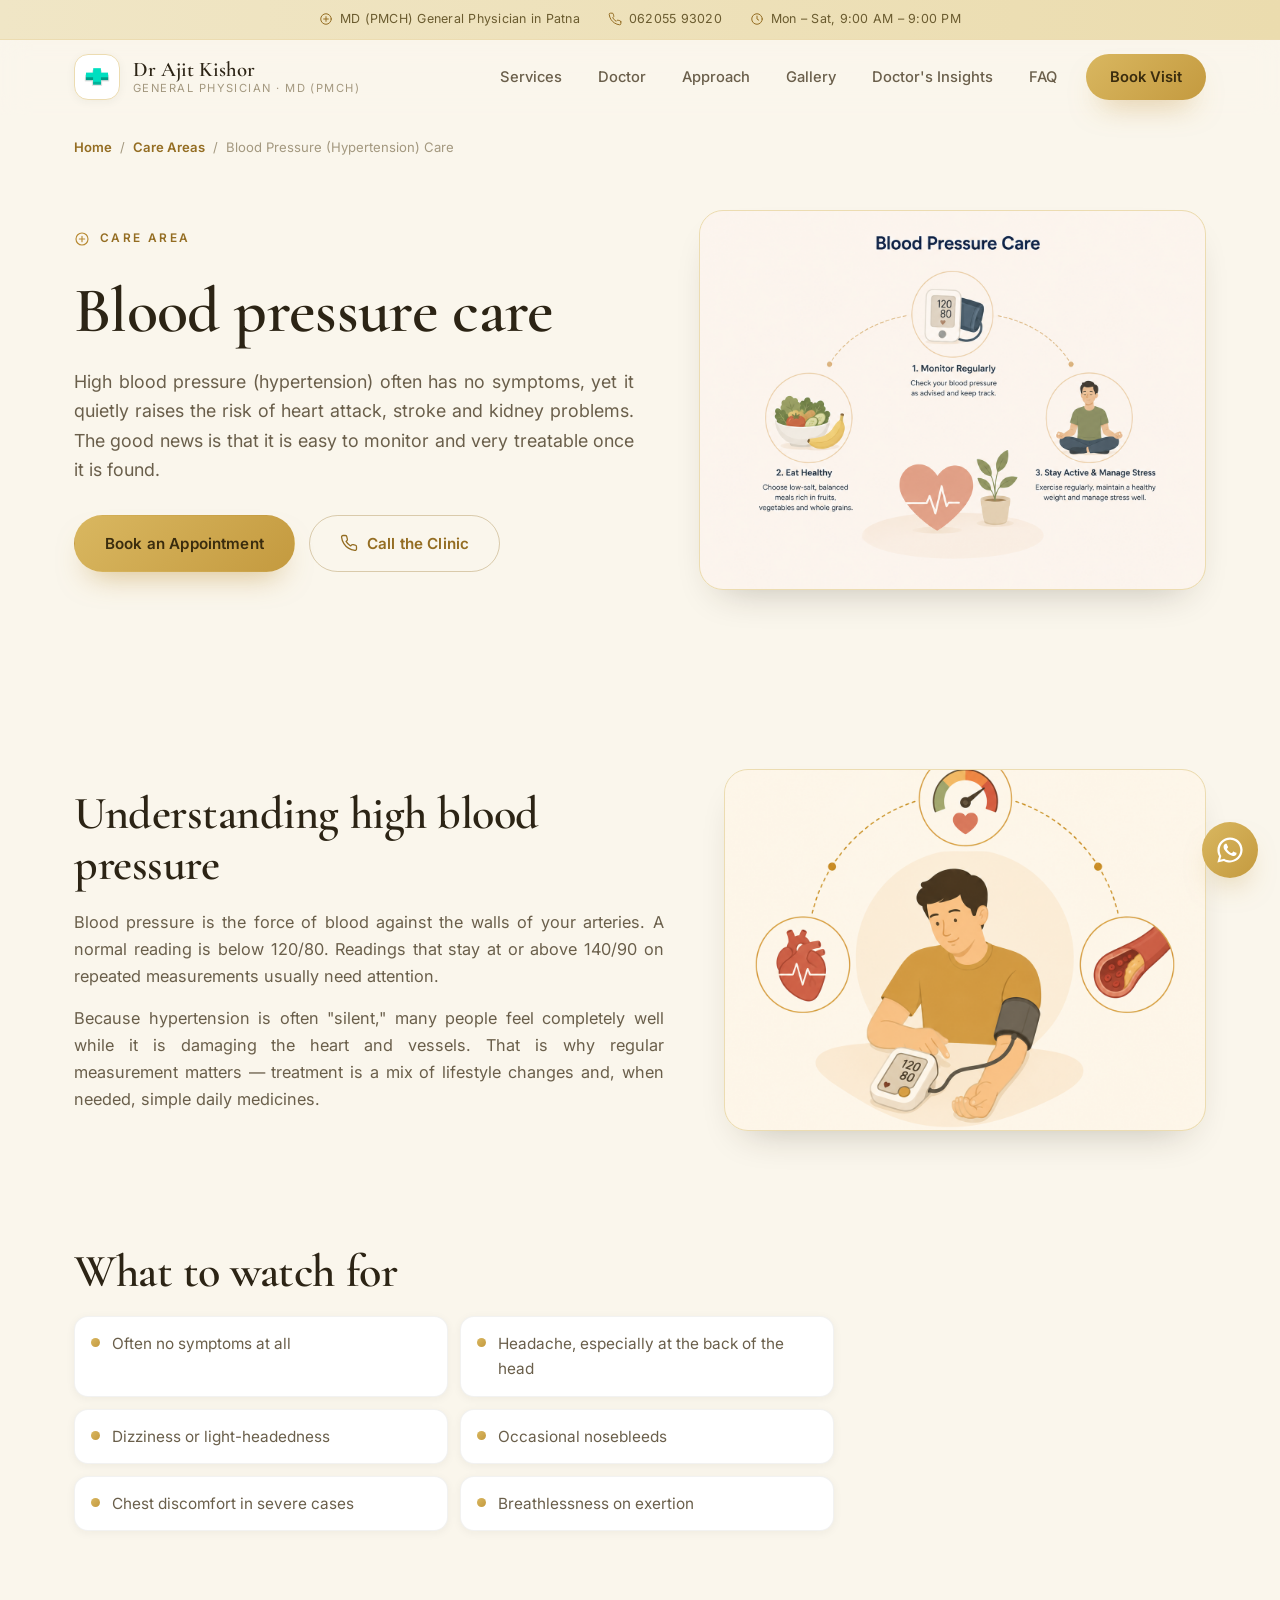
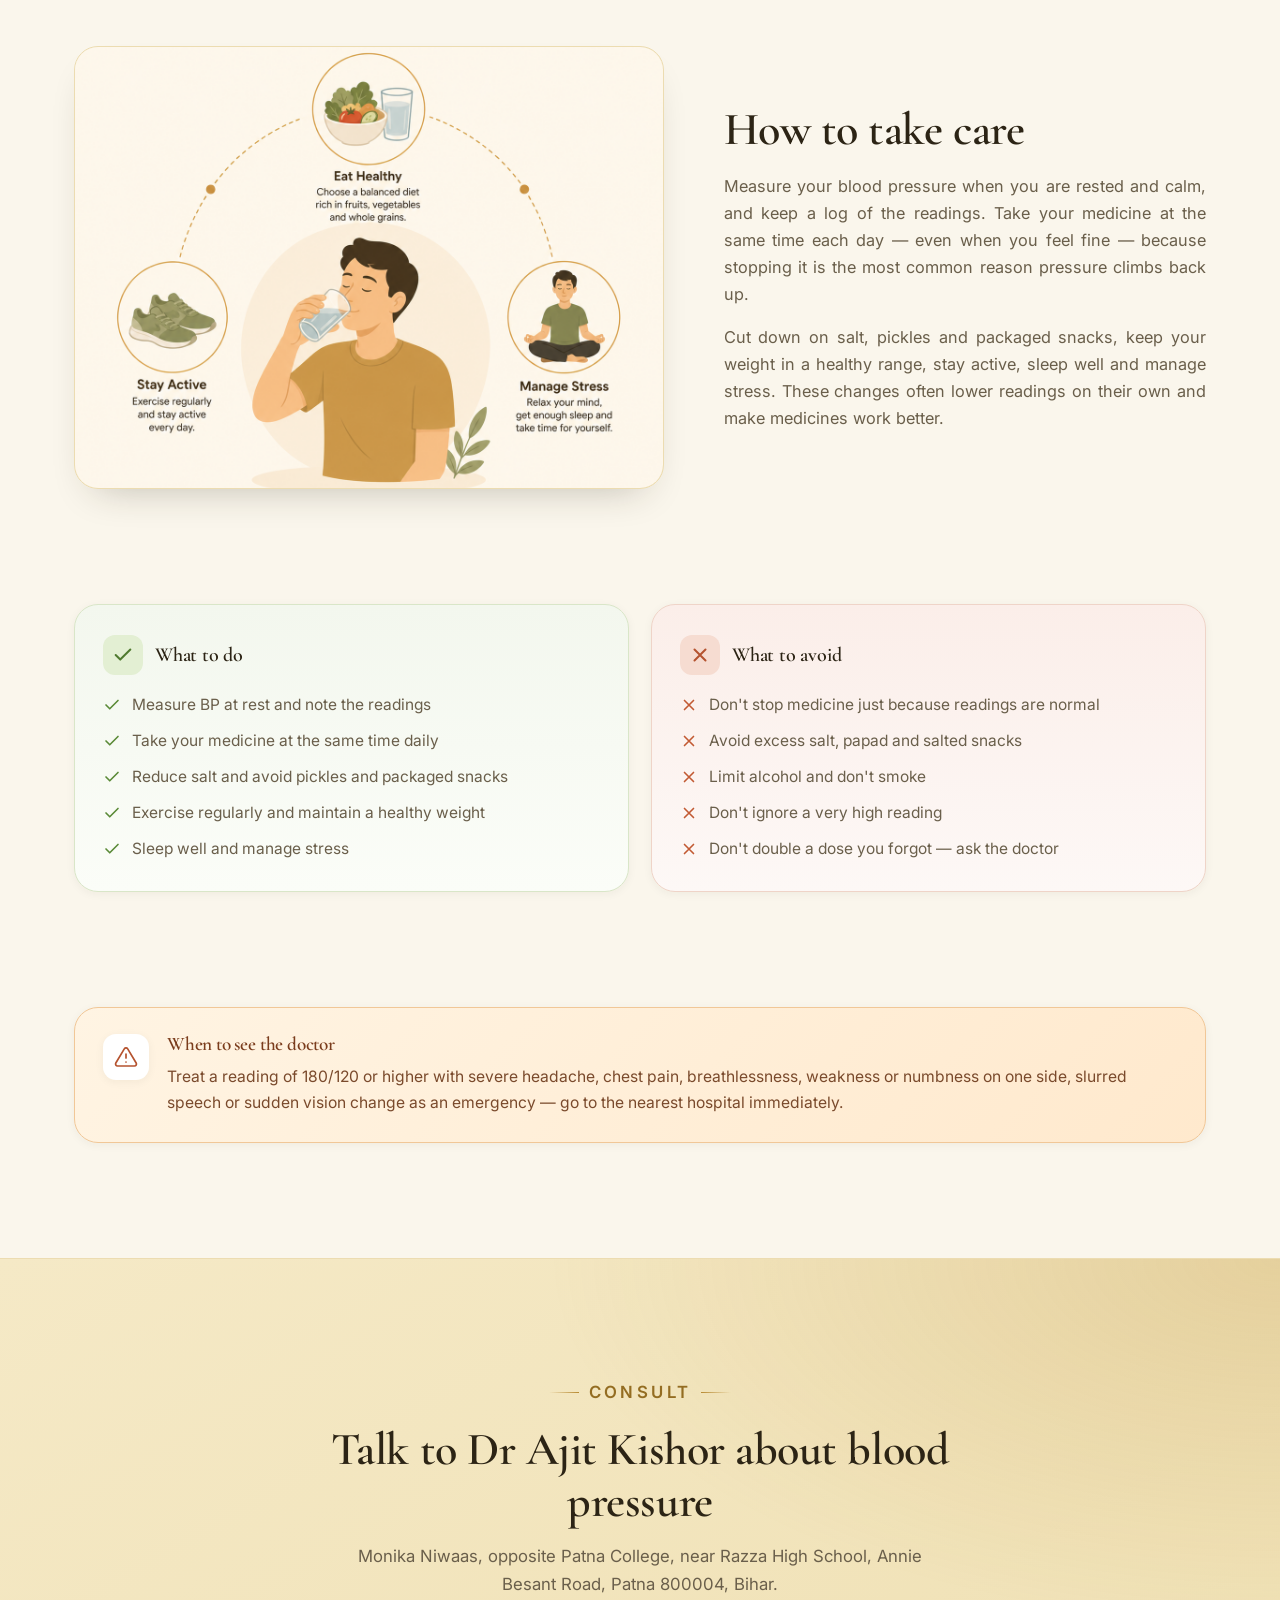
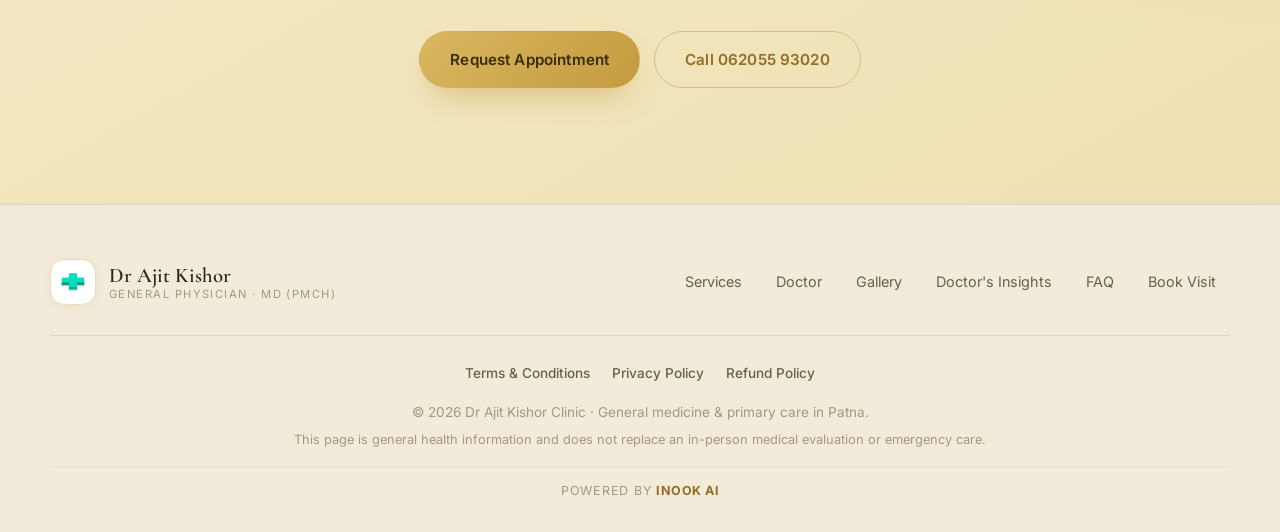
==== commit c340cdfc: "Add care page illustrations, hyperlocal Patna SEO, full sitemap - Add 24 themed illustrations across" ====
--- a/care-blood-pressure.html
+++ b/care-blood-pressure.html
@@ -72,7 +72,7 @@
           </div>
           <div class="reveal">
             <figure class="ph-figure ">
-            <img src="assets/care-blood-pressure-hero.jpg" alt="Blood Pressure (Hypertension) Care — Dr Ajit Kishor Clinic, Patna" loading="lazy" onerror="this.closest('.ph-figure').classList.add('is-empty')" />
+            <img src="assets/care-blood-pressure-hero.png" alt="Blood Pressure (Hypertension) Care — Dr Ajit Kishor Clinic, Patna" loading="lazy" onerror="this.closest('.ph-figure').classList.add('is-empty')" />
             <span class="ph-icon"><svg class="ico" viewBox="0 0 24 24" aria-hidden="true"><rect x="3" y="3" width="18" height="18" rx="2"/><circle cx="8.5" cy="8.5" r="1.5"/><path d="m21 15-5-5L5 21"/></svg><span>Image coming soon</span></span>
           </figure>
           </div>
@@ -87,7 +87,7 @@
             <p>Because hypertension is often "silent," many people feel completely well while it is damaging the heart and vessels. That is why regular measurement matters — treatment is a mix of lifestyle changes and, when needed, simple daily medicines.</p>
           </div>
           <div><figure class="ph-figure ">
-            <img src="assets/care-blood-pressure-1.jpg" alt="Blood Pressure (Hypertension) Care information illustration" loading="lazy" onerror="this.closest('.ph-figure').classList.add('is-empty')" />
+            <img src="assets/care-blood-pressure-1.png" alt="Blood Pressure (Hypertension) Care information illustration" loading="lazy" onerror="this.closest('.ph-figure').classList.add('is-empty')" />
             <span class="ph-icon"><svg class="ico" viewBox="0 0 24 24" aria-hidden="true"><rect x="3" y="3" width="18" height="18" rx="2"/><circle cx="8.5" cy="8.5" r="1.5"/><path d="m21 15-5-5L5 21"/></svg><span>Image coming soon</span></span>
           </figure></div>
         </div>
@@ -115,7 +115,7 @@
             <p>Cut down on salt, pickles and packaged snacks, keep your weight in a healthy range, stay active, sleep well and manage stress. These changes often lower readings on their own and make medicines work better.</p>
           </div>
           <div><figure class="ph-figure ">
-            <img src="assets/care-blood-pressure-2.jpg" alt="Blood Pressure (Hypertension) Care care illustration" loading="lazy" onerror="this.closest('.ph-figure').classList.add('is-empty')" />
+            <img src="assets/care-blood-pressure-2.png" alt="Blood Pressure (Hypertension) Care care illustration" loading="lazy" onerror="this.closest('.ph-figure').classList.add('is-empty')" />
             <span class="ph-icon"><svg class="ico" viewBox="0 0 24 24" aria-hidden="true"><rect x="3" y="3" width="18" height="18" rx="2"/><circle cx="8.5" cy="8.5" r="1.5"/><path d="m21 15-5-5L5 21"/></svg><span>Image coming soon</span></span>
           </figure></div>
         </div>
--- a/styles.css
+++ b/styles.css
@@ -319,7 +319,7 @@
 }
 .hero-content { max-width: 560px; }
 .hero h1 { margin-bottom: 22px; }
-.hero-text { font-size: 1.13rem; max-width: 500px; }
+.hero-text { font-size: 1.13rem; max-width: 500px; text-align: justify; text-justify: inter-word; hyphens: auto; }
 
 .hero-actions {
   display: flex;
@@ -497,8 +497,9 @@
 .service-card p {
   font-size: 0.93rem;
   line-height: 1.62;
-  text-align: left;
-  hyphens: none;
+  text-align: justify;
+  text-justify: inter-word;
+  hyphens: auto;
 }
 .service-more {
   display: inline-flex;
@@ -969,11 +970,74 @@
   flex-shrink: 0;
 }
 .form-status {
-  margin-top: 16px;
-  font-size: 0.92rem;
+  font-size: 0.95rem;
   font-weight: 500;
+  color: var(--ink-soft);
+  text-align: center;
+  margin: 0;
+}
+
+/* Loading state on the submit button */
+.btn.is-loading { position: relative; color: transparent !important; cursor: progress; }
+.btn.is-loading::after {
+  content: "";
+  position: absolute;
+  top: 50%;
+  left: 50%;
+  width: 20px;
+  height: 20px;
+  margin: -10px 0 0 -10px;
+  border: 2px solid rgba(58, 44, 14, 0.35);
+  border-top-color: #3a2c0e;
+  border-radius: 50%;
+  animation: btnSpin 0.7s linear infinite;
+}
+@keyframes btnSpin { to { transform: rotate(360deg); } }
+
+/* Prominent post-submit confirmation card */
+.form-success {
+  margin-top: 18px;
+  padding: 28px 26px;
+  text-align: center;
+  border-radius: var(--radius-lg);
+  background: linear-gradient(180deg, #f3f7ee, #fbfdf8);
+  border: 1px solid #d9e6c8;
+  box-shadow: var(--shadow-sm);
+  animation: successPop 0.5s var(--ease) both;
+}
+.form-success[hidden] { display: none; }
+.success-check {
+  display: inline-grid;
+  place-items: center;
+  width: 58px;
+  height: 58px;
+  border-radius: 50%;
+  background: #e3efd3;
+  color: #4f7a2f;
+  margin-bottom: 14px;
+  animation: checkPop 0.45s 0.12s var(--ease) both;
+}
+.success-check .ico { width: 30px; height: 30px; stroke-width: 2.6; }
+.form-success h3 { font-size: 1.4rem; margin-bottom: 8px; color: var(--ink); }
+.success-code {
+  display: block;
+  margin-top: 12px;
+  font-size: 0.82rem;
+  font-weight: 600;
+  letter-spacing: 0.04em;
   color: var(--gold-deep);
-  text-align: center;
+  background: var(--gold-tint);
+  border-radius: var(--radius-pill);
+  padding: 7px 16px;
+}
+.success-code:empty { display: none; }
+@keyframes successPop {
+  from { opacity: 0; transform: translateY(12px) scale(0.98); }
+  to { opacity: 1; transform: none; }
+}
+@keyframes checkPop {
+  from { opacity: 0; transform: scale(0.4); }
+  to { opacity: 1; transform: none; }
 }
 .form-whatsapp {
   display: block;
@@ -1018,6 +1082,7 @@
   align-items: center;
 }
 .location-copy h2 { margin-bottom: 16px; }
+.location-copy > p { text-align: justify; text-justify: inter-word; hyphens: auto; }
 .location-list { list-style: none; margin: 24px 0 30px; display: grid; gap: 14px; }
 .location-list li {
   display: flex;
@@ -1099,6 +1164,47 @@
 }
 .map-open .ico { width: 17px; height: 17px; }
 .map-open:hover { background: var(--grad-gold); color: #3a2c0e; transform: translateY(-2px); }
+
+.areas-served {
+  margin-top: clamp(34px, 4vw, 52px);
+  padding: clamp(24px, 3vw, 36px);
+  background: var(--surface);
+  border: 1px solid var(--gold-soft);
+  border-radius: var(--radius-lg);
+  box-shadow: var(--shadow-sm);
+}
+.areas-served h3 {
+  font-family: var(--serif);
+  font-size: clamp(1.3rem, 2vw, 1.6rem);
+  margin-bottom: 10px;
+}
+.areas-served p {
+  font-size: 0.96rem;
+  max-width: 760px;
+  text-align: justify;
+  text-justify: inter-word;
+  hyphens: auto;
+}
+.area-chips {
+  list-style: none;
+  display: flex;
+  flex-wrap: wrap;
+  gap: 8px;
+  margin: 18px 0;
+  padding: 0;
+}
+.area-chips li {
+  padding: 7px 14px;
+  border-radius: var(--radius-pill);
+  background: var(--gold-tint);
+  border: 1px solid var(--gold-soft);
+  color: var(--ink-soft);
+  font-size: 0.85rem;
+  font-weight: 500;
+}
+.areas-note { margin-top: 4px; }
+.areas-note a { color: var(--gold-deep); font-weight: 600; }
+.areas-note a:hover { color: var(--gold); }
 
 /* ---------- FAQ ---------- */
 .faq-list { max-width: 760px; margin: 0 auto; display: grid; gap: 12px; }
